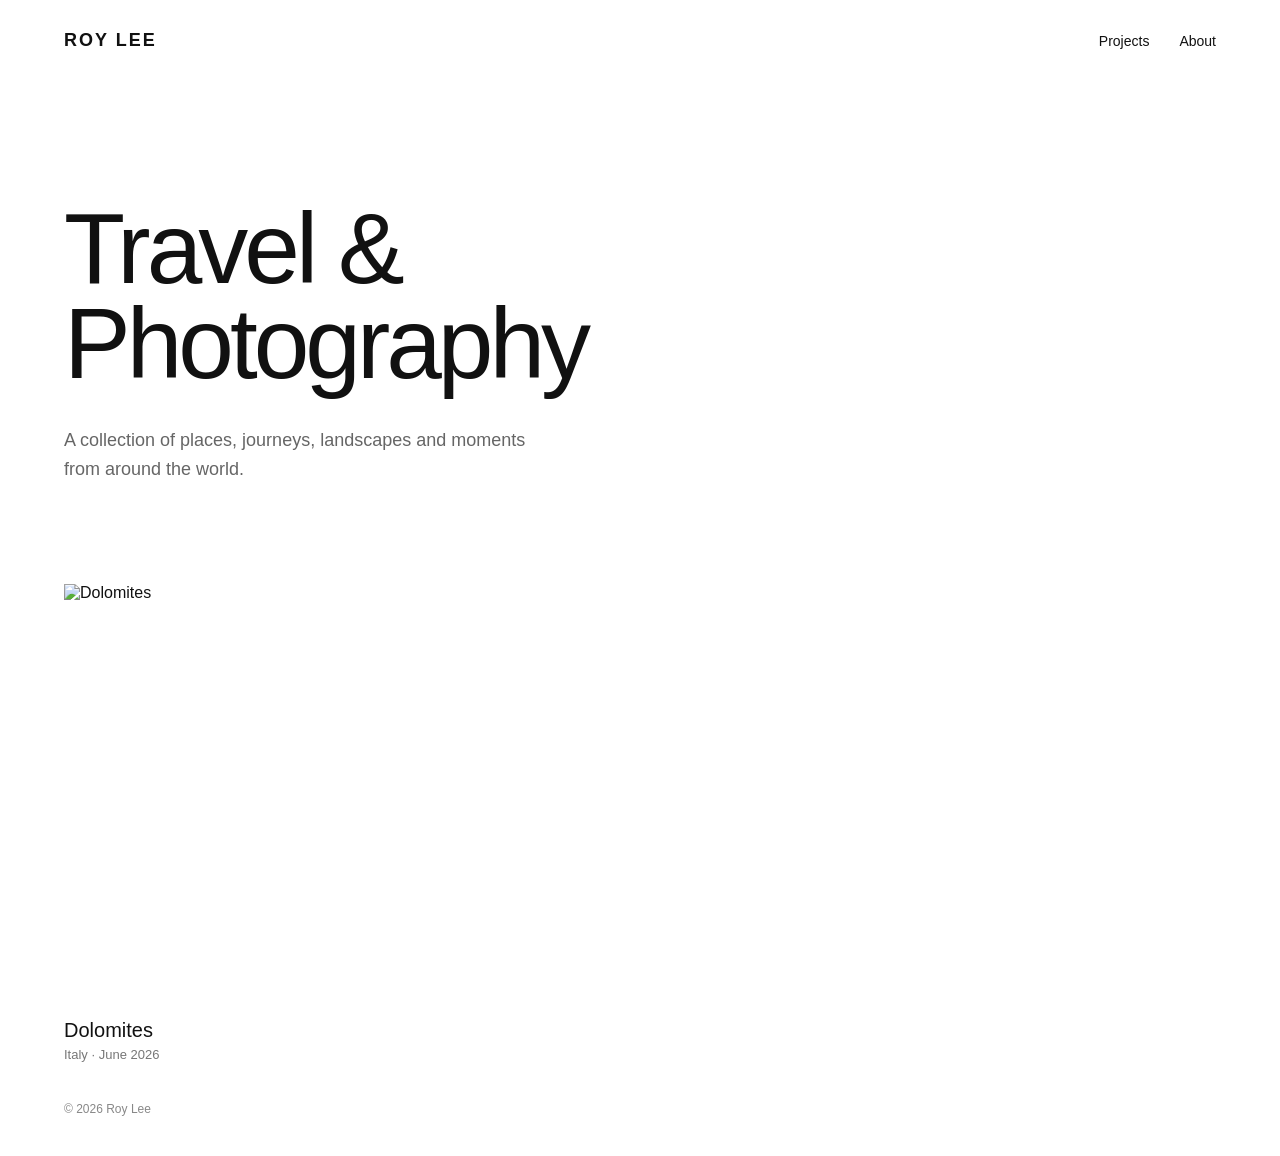
==== index.html @ dcdcfe92 "Update index.html" ====
<!DOCTYPE html>
<html lang="en">

<head>
    <meta charset="UTF-8">
    <meta name="viewport" content="width=device-width, initial-scale=1.0">

    <title>Roy Lee — Travel Photography</title>

    <link rel="stylesheet" href="style.css">
</head>

<body>

    <header>
        <a class="logo" href="index.html">ROY LEE</a>

        <nav>
            <a href="#projects">Projects</a>
            <a href="#about">About</a>
        </nav>
    </header>


    <main>

        <section class="hero">
            <h1>Travel & Photography</h1>

            <p>
                A collection of places, journeys,
                landscapes and moments from around the world.
            </p>
        </section>

 <section id="projects" class="projects">

    <a class="project-card" href="projects/dolomites.html">

        <img
            src="images/dolomites/000025940006.jpg"
            alt="Dolomites">

        <div class="project-info">
            <h2>Dolomites</h2>
            <p>Italy · June 2026</p>
        </div>

    </a>

</section>

    </main>


    <footer>
        <p>© 2026 Roy Lee</p>
    </footer>

</body>

</html>
---- style.css ----
* {
    margin: 0;
    padding: 0;
    box-sizing: border-box;
}


body {
    font-family: Arial, Helvetica, sans-serif;
    background: #ffffff;
    color: #111111;
}


header {
    width: 100%;
    padding: 30px 5%;

    display: flex;
    justify-content: space-between;
    align-items: center;
}


.logo {
    color: #111;
    text-decoration: none;

    font-size: 18px;
    font-weight: bold;

    letter-spacing: 2px;
}


nav {
    display: flex;
    gap: 30px;
}


nav a {
    color: #111;
    text-decoration: none;
    font-size: 14px;
}


.hero {
    padding: 120px 5% 100px;
    max-width: 900px;
}


.hero h1 {
    font-size: clamp(48px, 8vw, 100px);
    line-height: 0.95;

    font-weight: 500;
    letter-spacing: -4px;
}


.hero p {
    margin-top: 35px;

    max-width: 500px;

    font-size: 18px;
    line-height: 1.6;

    color: #666;
}


.projects {
    width: 90%;
    margin: auto;

    display: grid;
    grid-template-columns: repeat(2, 1fr);

    gap: 70px 30px;
}


.project-card {
    text-decoration: none;
    color: #111;
}


.project-card img {
    width: 100%;
    aspect-ratio: 4 / 3;

    object-fit: cover;

    display: block;
}


.project-info {
    margin-top: 15px;
}


.project-info h2 {
    font-size: 20px;
    font-weight: 500;
}


.project-info p {
    margin-top: 5px;

    font-size: 13px;

    color: #777;
}


.about {
    padding: 160px 5%;
    max-width: 800px;
}


.about h2 {
    font-size: 14px;

    text-transform: uppercase;

    letter-spacing: 2px;

    margin-bottom: 25px;
}


.about p {
    font-size: 32px;
    line-height: 1.4;
}


footer {
    padding: 40px 5%;

    color: #888;

    font-size: 12px;
}


@media (max-width: 700px) {

    .projects {
        grid-template-columns: 1fr;
    }


    .hero {
        padding-top: 80px;
    }


    .hero h1 {
        letter-spacing: -2px;
    }


    .about p {
        font-size: 24px;
    }

}
.album-intro {
    padding: 100px 5% 80px;
}

.album-location {
    font-size: 12px;
    letter-spacing: 2px;
    color: #777;
    margin-bottom: 20px;
}

.album-intro h1 {
    font-size: clamp(60px, 10vw, 140px);
    font-weight: 400;
    letter-spacing: -5px;
}

.album-description {
    margin-top: 35px;
    max-width: 550px;
    font-size: 16px;
    line-height: 1.7;
    color: #666;
}

.gallery {
    width: 90%;
    margin: auto;

    display: grid;
    grid-template-columns: repeat(2, 1fr);

    gap: 25px;
}

.gallery img {
    width: 100%;
    height: auto;
    display: block;
}

.album-footer {
    width: 90%;
    margin: 100px auto;
}

.album-footer a {
    color: #111;
    text-decoration: none;
}

@media (max-width: 700px) {

    .gallery {
        grid-template-columns: 1fr;
    }

    .album-intro h1 {
        letter-spacing: -2px;
    }
}
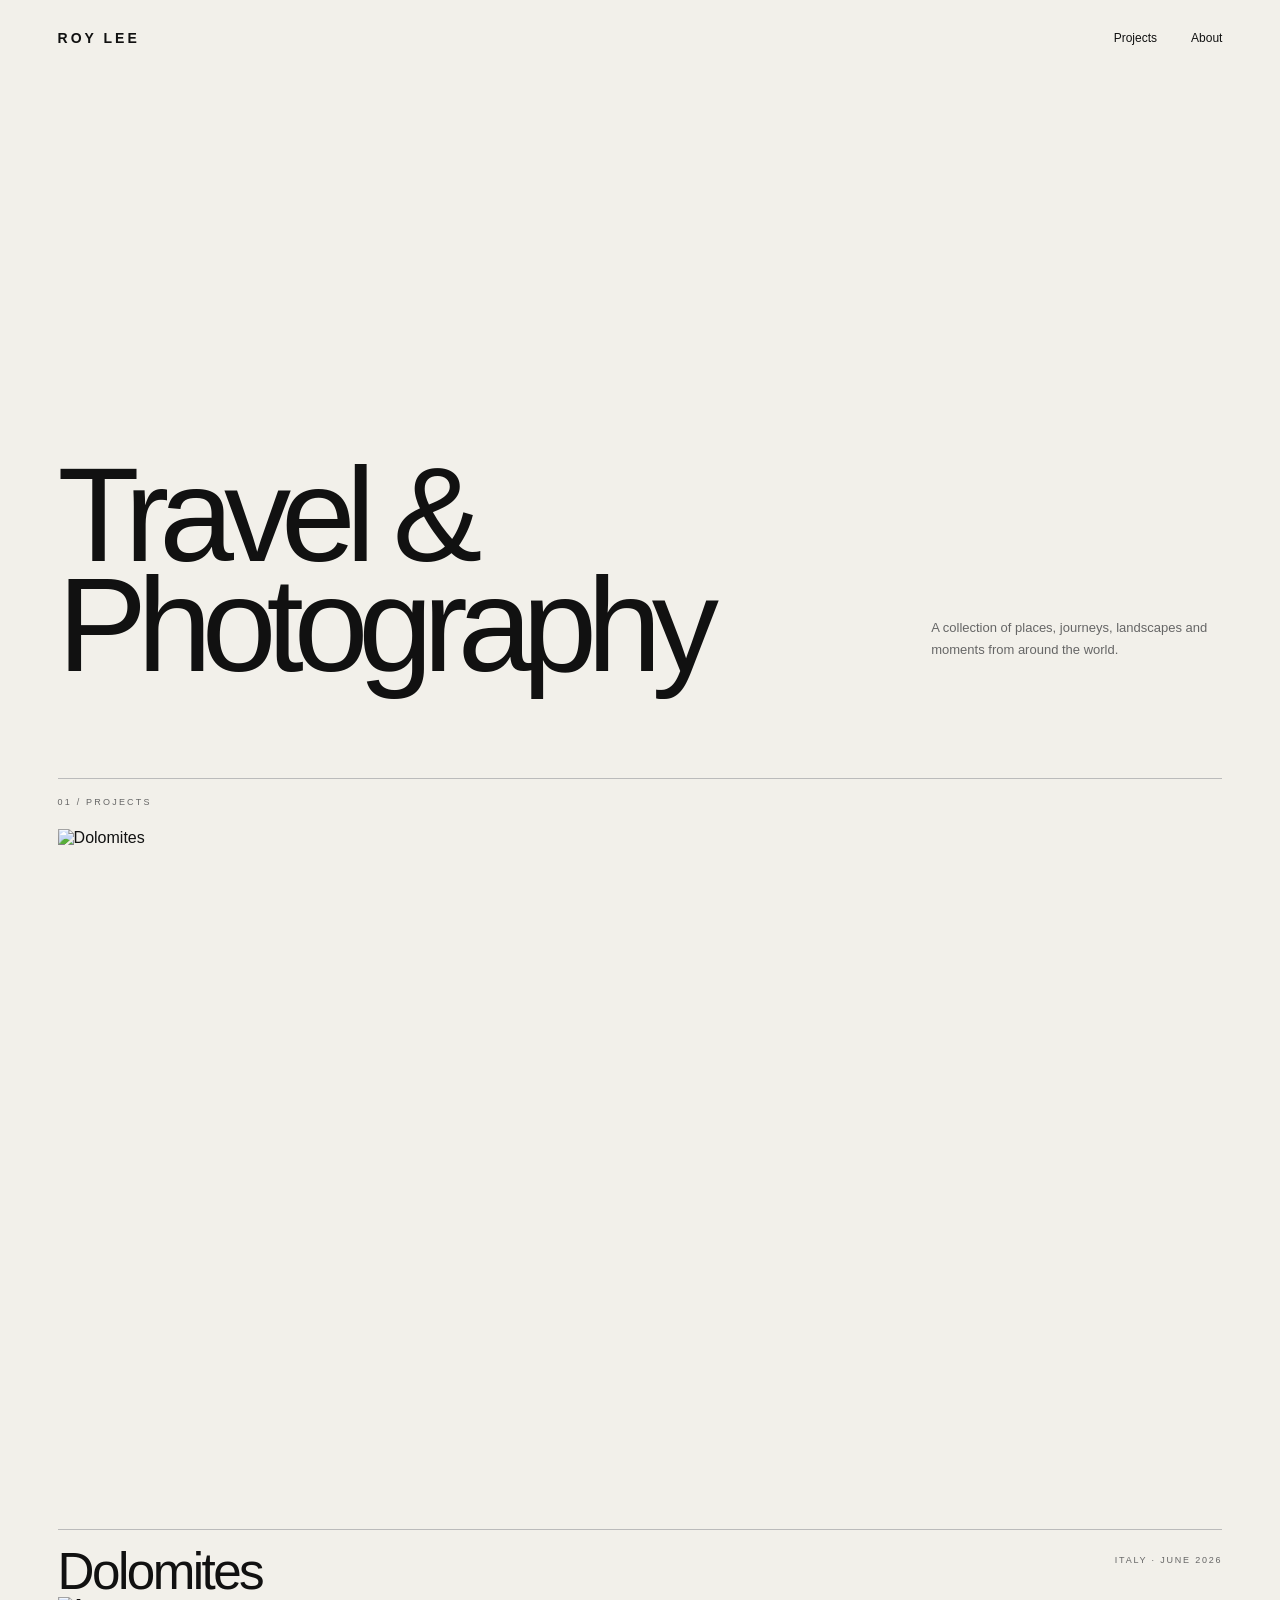
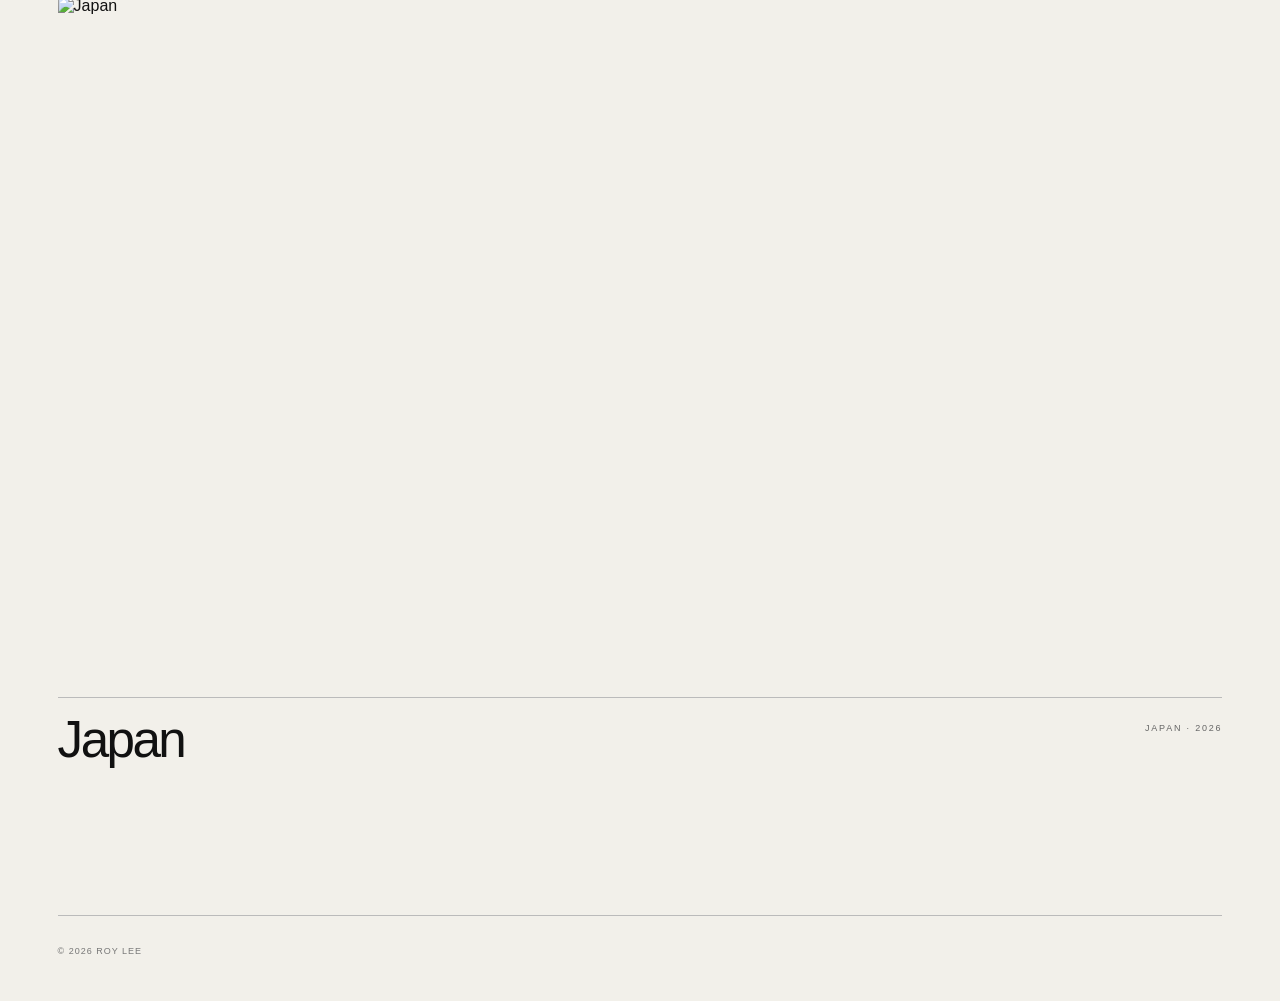
==== commit 1055a1d0: "Update index.html" ====
--- a/index.html
+++ b/index.html
@@ -35,6 +35,8 @@
 
  <section id="projects" class="projects">
 
+    <!-- DOLOMITES -->
+
     <a class="project-card" href="projects/dolomites.html">
 
         <img
@@ -42,11 +44,39 @@
             alt="Dolomites">
 
         <div class="project-info">
+
             <h2>Dolomites</h2>
-            <p>Italy · June 2026</p>
+
+            <p>
+                Italy · June 2026
+            </p>
+
         </div>
 
     </a>
+
+
+    <!-- JAPAN -->
+
+    <a class="project-card" href="projects/japan.html">
+
+        <img
+            src="images/japan/cover.jpg"
+            alt="Japan">
+
+        <div class="project-info">
+
+            <h2>Japan</h2>
+
+            <p>
+                Japan · 2026
+            </p>
+
+        </div>
+
+    </a>
+
+</section>
 
 </section>
 
--- a/style.css
+++ b/style.css
@@ -1,237 +1,557 @@
+/* =========================================
+   RESET
+========================================= */
+
 * {
     margin: 0;
     padding: 0;
     box-sizing: border-box;
 }
 
+html {
+    scroll-behavior: smooth;
+}
 
 body {
     font-family: Arial, Helvetica, sans-serif;
-    background: #ffffff;
-    color: #111111;
-}
-
+    background: #f2f0ea;
+    color: #111;
+    -webkit-font-smoothing: antialiased;
+}
+
+
+/* =========================================
+   HEADER
+========================================= */
 
 header {
     width: 100%;
-    padding: 30px 5%;
+    padding: 30px 4.5%;
 
     display: flex;
     justify-content: space-between;
     align-items: center;
-}
-
+
+    position: relative;
+    z-index: 10;
+}
 
 .logo {
     color: #111;
     text-decoration: none;
 
-    font-size: 18px;
-    font-weight: bold;
-
-    letter-spacing: 2px;
-}
-
+    font-size: 14px;
+    font-weight: 600;
+    letter-spacing: 3px;
+}
 
 nav {
     display: flex;
-    gap: 30px;
-}
-
+    gap: 34px;
+}
 
 nav a {
     color: #111;
     text-decoration: none;
-    font-size: 14px;
-}
-
+
+    font-size: 12px;
+
+    transition: opacity 0.25s ease;
+}
+
+nav a:hover {
+    opacity: 0.4;
+}
+
+
+/* =========================================
+   HERO
+========================================= */
 
 .hero {
-    padding: 120px 5% 100px;
-    max-width: 900px;
-}
-
+    min-height: 78vh;
+
+    padding: 7vh 4.5% 11vh;
+
+    display: grid;
+    grid-template-columns: 3fr 1fr;
+    align-items: end;
+}
 
 .hero h1 {
-    font-size: clamp(48px, 8vw, 100px);
-    line-height: 0.95;
-
-    font-weight: 500;
-    letter-spacing: -4px;
-}
-
+    max-width: 1250px;
+
+    font-size: clamp(80px, 10.5vw, 170px);
+    font-weight: 400;
+
+    line-height: 0.82;
+    letter-spacing: -0.075em;
+}
 
 .hero p {
-    margin-top: 35px;
-
-    max-width: 500px;
-
-    font-size: 18px;
-    line-height: 1.6;
+    max-width: 300px;
+
+    justify-self: end;
+
+    margin-bottom: 18px;
+
+    font-size: 13px;
+    line-height: 1.7;
 
     color: #666;
 }
 
 
+/* =========================================
+   PROJECTS
+========================================= */
+
 .projects {
-    width: 90%;
-    margin: auto;
-
-    display: grid;
-    grid-template-columns: repeat(2, 1fr);
-
-    gap: 70px 30px;
-}
-
+    width: 91%;
+    margin: 0 auto;
+
+    padding-bottom: 150px;
+}
+
+.projects::before {
+    content: "01 / PROJECTS";
+
+    display: block;
+
+    margin-bottom: 22px;
+    padding-top: 18px;
+
+    border-top: 1px solid #bbb;
+
+    font-size: 9px;
+    letter-spacing: 2.2px;
+
+    color: #666;
+}
 
 .project-card {
+    display: block;
+
+    color: #111;
     text-decoration: none;
-    color: #111;
-}
-
+}
 
 .project-card img {
     width: 100%;
-    aspect-ratio: 4 / 3;
+
+    height: min(76vh, 900px);
 
     object-fit: cover;
 
     display: block;
-}
-
+
+    transition:
+        transform 0.7s cubic-bezier(0.2, 0.7, 0.2, 1),
+        filter 0.5s ease;
+}
+
+.project-card:hover img {
+    transform: scale(1.006);
+
+    filter: brightness(0.93);
+}
 
 .project-info {
-    margin-top: 15px;
-}
-
+    margin-top: 16px;
+    padding-top: 16px;
+
+    border-top: 1px solid #bbb;
+
+    display: grid;
+    grid-template-columns: 2fr 1fr;
+
+    align-items: start;
+}
 
 .project-info h2 {
-    font-size: 20px;
-    font-weight: 500;
-}
-
+    font-size: clamp(36px, 4vw, 60px);
+
+    font-weight: 400;
+
+    line-height: 1;
+
+    letter-spacing: -0.05em;
+}
 
 .project-info p {
-    margin-top: 5px;
+    padding-top: 9px;
+
+    text-align: right;
+
+    font-size: 9px;
+
+    text-transform: uppercase;
+    letter-spacing: 1.8px;
+
+    color: #666;
+}
+
+
+/* =========================================
+   ABOUT
+========================================= */
+
+.about {
+    max-width: 1200px;
+
+    padding: 130px 4.5% 180px;
+}
+
+.about::before {
+    content: "02 / ABOUT";
+
+    display: block;
+
+    margin-bottom: 40px;
+    padding-top: 18px;
+
+    border-top: 1px solid #bbb;
+
+    font-size: 9px;
+
+    letter-spacing: 2.2px;
+
+    color: #666;
+}
+
+.about h2 {
+    display: none;
+}
+
+.about p {
+    max-width: 1000px;
+
+    font-size: clamp(34px, 4.5vw, 66px);
+
+    font-weight: 400;
+
+    line-height: 1.08;
+
+    letter-spacing: -0.045em;
+}
+
+
+/* =========================================
+   FOOTER
+========================================= */
+
+footer {
+    width: 91%;
+
+    margin: 0 auto;
+
+    padding: 30px 0 45px;
+
+    border-top: 1px solid #bbb;
+}
+
+footer p {
+    font-size: 9px;
+
+    letter-spacing: 1px;
+
+    text-transform: uppercase;
+
+    color: #777;
+}
+
+
+/* =========================================
+   ALBUM INTRO
+========================================= */
+
+.album-intro {
+    min-height: 68vh;
+
+    padding: 9vh 4.5% 12vh;
+
+    display: grid;
+    grid-template-columns: 3fr 1fr;
+
+    align-items: end;
+}
+
+.album-location {
+    grid-column: 2;
+
+    font-size: 9px;
+
+    text-transform: uppercase;
+
+    letter-spacing: 2px;
+
+    color: #666;
+}
+
+.album-intro h1 {
+    grid-column: 1;
+
+    font-size: clamp(90px, 13vw, 195px);
+
+    font-weight: 400;
+
+    line-height: 0.82;
+
+    letter-spacing: -0.075em;
+}
+
+.album-description {
+    grid-column: 2;
+
+    max-width: 320px;
+
+    margin-top: 35px;
 
     font-size: 13px;
-
-    color: #777;
-}
-
-
-.about {
-    padding: 160px 5%;
-    max-width: 800px;
-}
-
-
-.about h2 {
-    font-size: 14px;
-
-    text-transform: uppercase;
-
-    letter-spacing: 2px;
-
-    margin-bottom: 25px;
-}
-
-
-.about p {
-    font-size: 32px;
-    line-height: 1.4;
-}
-
-
-footer {
-    padding: 40px 5%;
-
-    color: #888;
-
-    font-size: 12px;
-}
-
-
-@media (max-width: 700px) {
-
-    .projects {
-        grid-template-columns: 1fr;
-    }
-
-
-    .hero {
-        padding-top: 80px;
-    }
-
-
-    .hero h1 {
-        letter-spacing: -2px;
-    }
-
-
-    .about p {
-        font-size: 24px;
-    }
-
-}
-.album-intro {
-    padding: 100px 5% 80px;
-}
-
-.album-location {
-    font-size: 12px;
-    letter-spacing: 2px;
-    color: #777;
-    margin-bottom: 20px;
-}
-
-.album-intro h1 {
-    font-size: clamp(60px, 10vw, 140px);
-    font-weight: 400;
-    letter-spacing: -5px;
-}
-
-.album-description {
-    margin-top: 35px;
-    max-width: 550px;
-    font-size: 16px;
     line-height: 1.7;
+
     color: #666;
 }
 
+
+/* =========================================
+   GALLERY
+========================================= */
+
 .gallery {
-    width: 90%;
-    margin: auto;
+    width: 91%;
+
+    margin: 0 auto;
 
     display: grid;
-    grid-template-columns: repeat(2, 1fr);
-
-    gap: 25px;
+
+    grid-template-columns: repeat(12, 1fr);
+
+    column-gap: 18px;
+    row-gap: 22px;
 }
 
 .gallery img {
     width: 100%;
     height: auto;
+
     display: block;
 }
 
+
+/* FULL-WIDTH STATEMENT IMAGE */
+
+.gallery img:nth-child(6n + 1) {
+    grid-column: 1 / 13;
+}
+
+
+/* LARGE LEFT */
+
+.gallery img:nth-child(6n + 2) {
+    grid-column: 1 / 8;
+}
+
+
+/* SMALL RIGHT */
+
+.gallery img:nth-child(6n + 3) {
+    grid-column: 9 / 13;
+
+    margin-top: 100px;
+}
+
+
+/* SMALL LEFT */
+
+.gallery img:nth-child(6n + 4) {
+    grid-column: 1 / 5;
+
+    margin-top: 90px;
+}
+
+
+/* LARGE RIGHT */
+
+.gallery img:nth-child(6n + 5) {
+    grid-column: 6 / 13;
+}
+
+
+/* CENTERED IMAGE */
+
+.gallery img:nth-child(6n + 6) {
+    grid-column: 3 / 11;
+
+    margin-top: 70px;
+    margin-bottom: 110px;
+}
+
+
+/* =========================================
+   ALBUM FOOTER
+========================================= */
+
 .album-footer {
-    width: 90%;
-    margin: 100px auto;
+    width: 91%;
+
+    margin: 150px auto 100px;
+
+    padding-top: 20px;
+
+    border-top: 1px solid #bbb;
 }
 
 .album-footer a {
     color: #111;
+
     text-decoration: none;
-}
+
+    font-size: 10px;
+
+    text-transform: uppercase;
+    letter-spacing: 1.5px;
+}
+
+
+/* =========================================
+   MOBILE
+========================================= */
 
 @media (max-width: 700px) {
 
+    header {
+        padding: 22px 6%;
+    }
+
+    .logo {
+        font-size: 12px;
+    }
+
+    nav {
+        gap: 18px;
+    }
+
+    nav a {
+        font-size: 11px;
+    }
+
+
+    /* HERO */
+
+    .hero {
+        min-height: 68vh;
+
+        padding: 70px 6% 90px;
+
+        display: block;
+    }
+
+    .hero h1 {
+        font-size: clamp(58px, 18vw, 100px);
+
+        line-height: 0.88;
+
+        letter-spacing: -0.065em;
+    }
+
+    .hero p {
+        max-width: 320px;
+
+        margin: 40px 0 0;
+    }
+
+
+    /* PROJECTS */
+
+    .projects {
+        width: 88%;
+
+        padding-bottom: 100px;
+    }
+
+    .project-card img {
+        height: auto;
+
+        aspect-ratio: 4 / 5;
+
+        object-fit: cover;
+    }
+
+    .project-info {
+        display: block;
+    }
+
+    .project-info h2 {
+        font-size: 36px;
+    }
+
+    .project-info p {
+        margin-top: 8px;
+        padding: 0;
+
+        text-align: left;
+    }
+
+
+    /* ABOUT */
+
+    .about {
+        padding: 80px 6% 120px;
+    }
+
+    .about p {
+        font-size: 34px;
+    }
+
+
+    /* ALBUM */
+
+    .album-intro {
+        min-height: auto;
+
+        padding: 80px 6% 100px;
+
+        display: block;
+    }
+
+    .album-location {
+        margin-bottom: 25px;
+    }
+
+    .album-intro h1 {
+        font-size: clamp(64px, 20vw, 115px);
+    }
+
+    .album-description {
+        margin-top: 40px;
+    }
+
+
+    /* GALLERY */
+
     .gallery {
-        grid-template-columns: 1fr;
-    }
-
-    .album-intro h1 {
-        letter-spacing: -2px;
-    }
-}
+        width: 88%;
+
+        display: block;
+    }
+
+    .gallery img {
+        width: 100%;
+
+        margin: 0 0 16px !important;
+    }
+
+
+    /* FOOTERS */
+
+    footer {
+        width: 88%;
+    }
+
+    .album-footer {
+        width: 88%;
+
+        margin-top: 100px;
+    }
+}
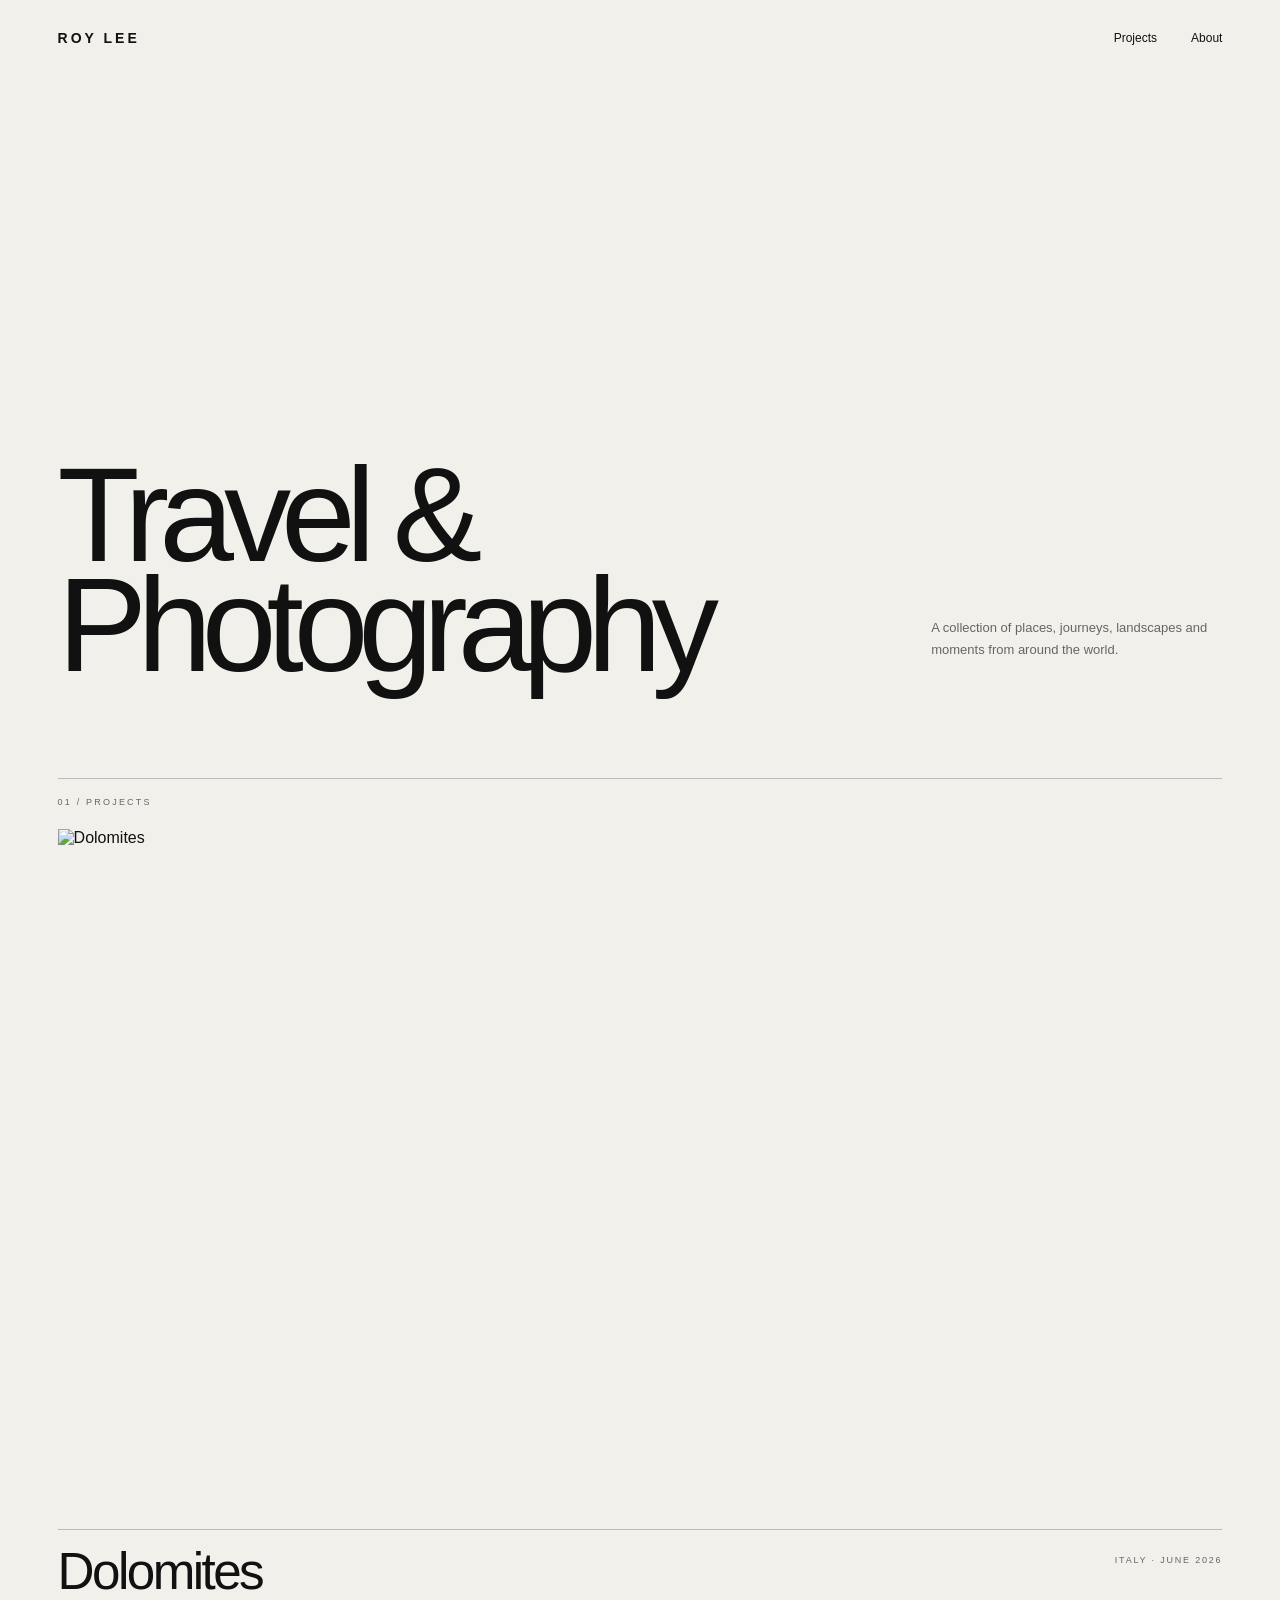
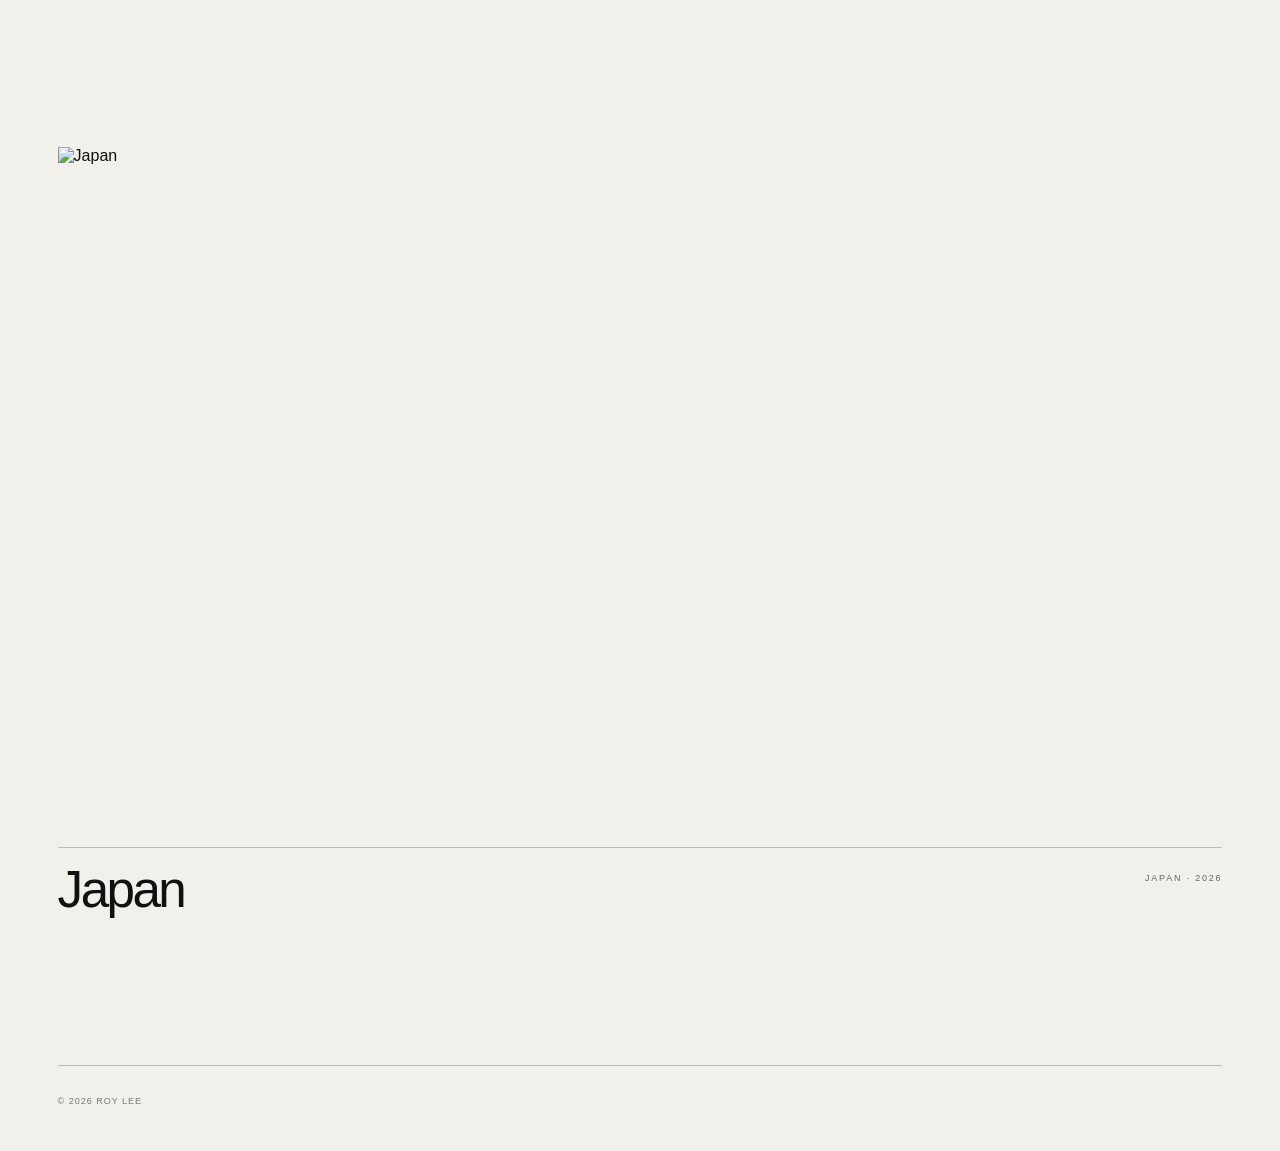
==== commit 9101ddf9: "Update index.html" ====
--- a/index.html
+++ b/index.html
@@ -21,7 +21,6 @@
         </nav>
     </header>
 
-
     <main>
 
         <section class="hero">
@@ -33,52 +32,47 @@
             </p>
         </section>
 
- <section id="projects" class="projects">
 
-    <!-- DOLOMITES -->
+        <section id="projects" class="projects">
 
-    <a class="project-card" href="projects/dolomites.html">
+            <!-- DOLOMITES -->
 
-        <img
-            src="images/dolomites/000025940006.jpg"
-            alt="Dolomites">
+            <a class="project-card" href="projects/dolomites.html">
 
-        <div class="project-info">
+                <img
+                    src="images/dolomites/000025940006.jpg"
+                    alt="Dolomites">
 
-            <h2>Dolomites</h2>
+                <div class="project-info">
+                    <h2>Dolomites</h2>
 
-            <p>
-                Italy · June 2026
-            </p>
+                    <p>
+                        Italy · June 2026
+                    </p>
+                </div>
 
-        </div>
-
-    </a>
+            </a>
 
 
-    <!-- JAPAN -->
+            <!-- JAPAN -->
 
-    <a class="project-card" href="projects/japan.html">
+            <a class="project-card" href="projects/japan.html">
 
-        <img
-            src="images/japan/cover.jpg"
-            alt="Japan">
+                <img
+                    src="images/japan/cover.jpg"
+                    alt="Japan">
 
-        <div class="project-info">
+                <div class="project-info">
+                    <h2>Japan</h2>
 
-            <h2>Japan</h2>
+                    <p>
+                        Japan · 2026
+                    </p>
+                </div>
 
-            <p>
-                Japan · 2026
-            </p>
+            </a>
 
-        </div>
-
-    </a>
-
-</section>
-
-</section>
+        </section>
 
     </main>
 
--- a/style.css
+++ b/style.css
@@ -131,9 +131,14 @@
 
 .project-card {
     display: block;
-
     color: #111;
     text-decoration: none;
+
+    margin-bottom: 150px;
+}
+
+.project-card:last-child {
+    margin-bottom: 0;
 }
 
 .project-card img {
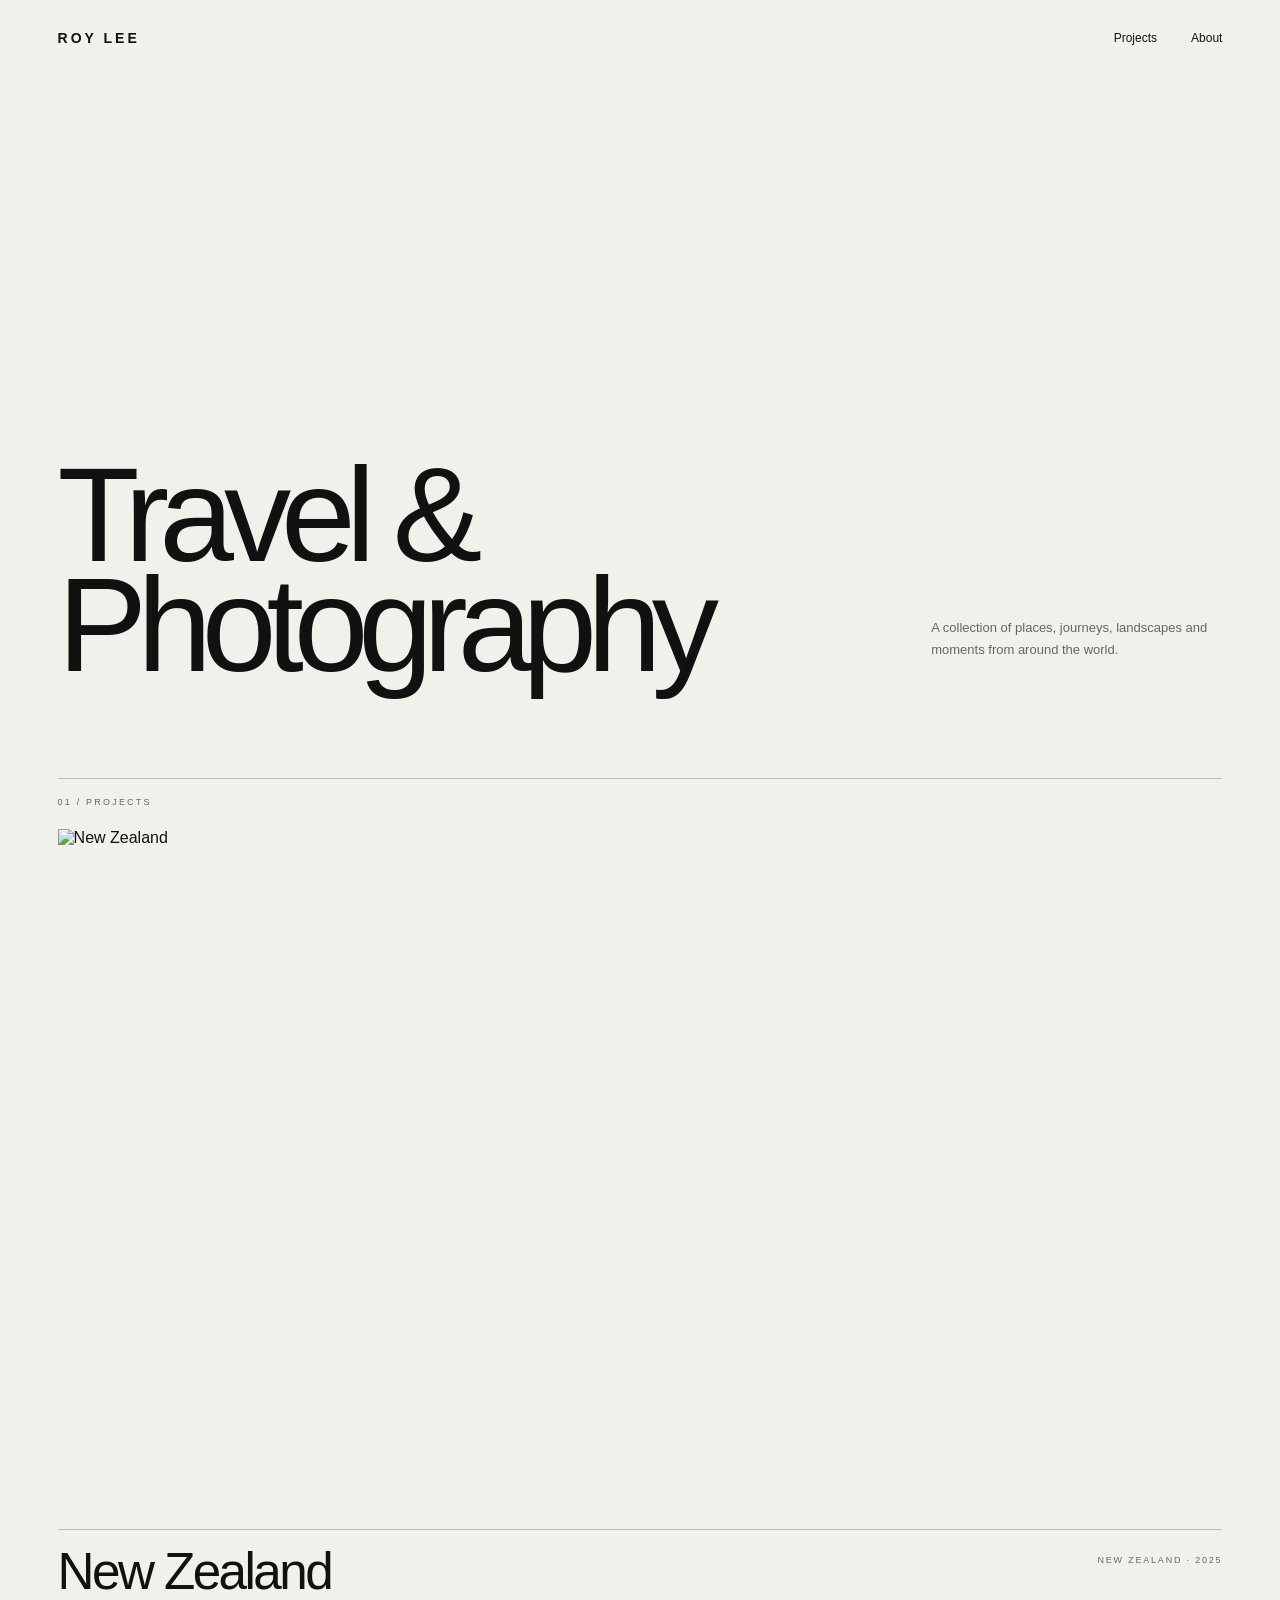
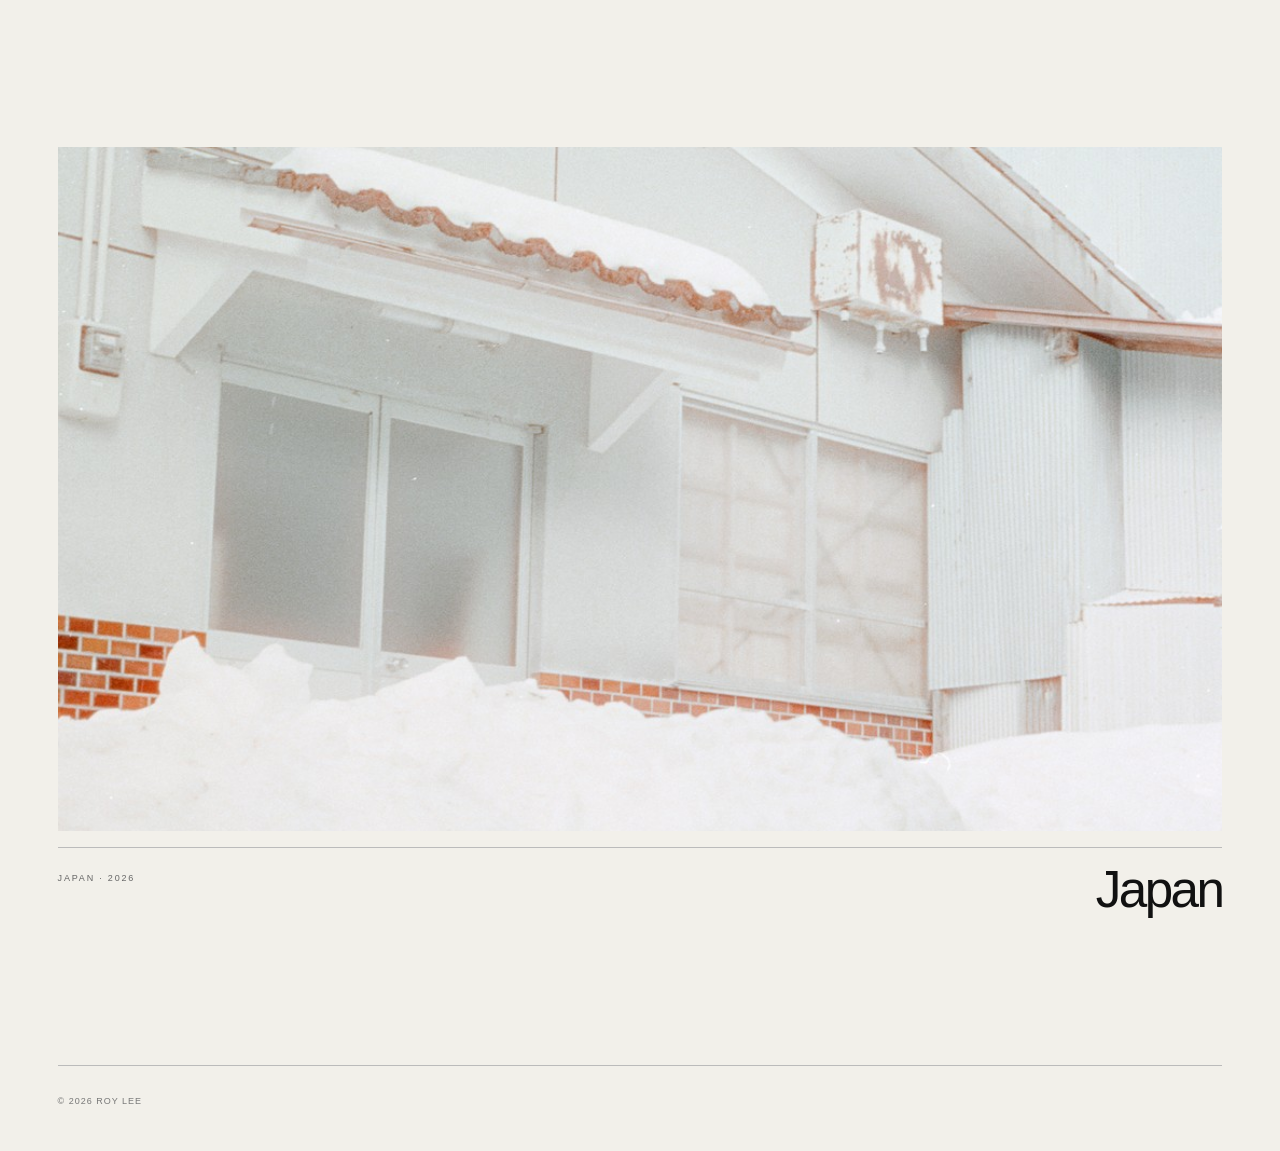
==== commit 7766a22d: "Update index.html" ====
--- a/index.html
+++ b/index.html
@@ -35,24 +35,25 @@
 
         <section id="projects" class="projects">
 
-            <!-- DOLOMITES -->
+            <!-- New Zealand -->
 
-            <a class="project-card" href="projects/dolomites.html">
+           <a class="project-card" href="projects/dolomites.html">
 
-                <img
-                    src="images/dolomites/000025940006.jpg"
-                    alt="Dolomites">
+    <img
+        src="images/dolomites/000025940006.jpg"
+        alt="New Zealand">
 
-                <div class="project-info">
-                    <h2>Dolomites</h2>
+    <div class="project-info">
 
-                    <p>
-                        Italy · June 2026
-                    </p>
-                </div>
+        <h2>New Zealand</h2>
 
-            </a>
+        <p>
+            New Zealand · 2025
+        </p>
 
+    </div>
+
+</a>
 
             <!-- JAPAN -->
 
--- a/style.css
+++ b/style.css
@@ -141,6 +141,26 @@
     margin-bottom: 0;
 }
 
+
+/* Alternating project layout */
+
+.project-card:nth-of-type(even) .project-info {
+    grid-template-columns: 1fr 2fr;
+}
+
+.project-card:nth-of-type(even) .project-info h2 {
+    grid-column: 2;
+    text-align: right;
+}
+
+.project-card:nth-of-type(even) .project-info p {
+    grid-column: 1;
+    grid-row: 1;
+
+    text-align: left;
+}
+
+
 .project-card img {
     width: 100%;
 
@@ -420,6 +440,134 @@
 
 
 /* =========================================
+   LIGHTBOX
+========================================= */
+
+.gallery-image {
+    cursor: zoom-in;
+}
+
+.lightbox {
+    position: fixed;
+    inset: 0;
+
+    z-index: 9999;
+
+    background: rgba(8, 8, 8, 0.97);
+
+    display: flex;
+    align-items: center;
+    justify-content: center;
+
+    opacity: 0;
+    visibility: hidden;
+
+    transition:
+        opacity 0.3s ease,
+        visibility 0.3s ease;
+}
+
+.lightbox.active {
+    opacity: 1;
+    visibility: visible;
+}
+
+.lightbox img {
+    max-width: 92vw;
+    max-height: 90vh;
+
+    width: auto;
+    height: auto;
+
+    object-fit: contain;
+
+    user-select: none;
+}
+
+.lightbox-close {
+    position: absolute;
+
+    top: 24px;
+    right: 30px;
+
+    z-index: 10001;
+
+    padding: 8px;
+
+    border: 0;
+    background: transparent;
+
+    color: #fff;
+
+    font-family: Arial, Helvetica, sans-serif;
+    font-size: 34px;
+    font-weight: 300;
+    line-height: 1;
+
+    cursor: pointer;
+
+    opacity: 0.7;
+
+    transition: opacity 0.2s ease;
+}
+
+.lightbox-close:hover {
+    opacity: 1;
+}
+
+.lightbox-prev,
+.lightbox-next {
+    position: absolute;
+
+    top: 50%;
+
+    z-index: 10001;
+
+    transform: translateY(-50%);
+
+    padding: 15px;
+
+    border: 0;
+    background: transparent;
+
+    color: #fff;
+
+    font-family: Arial, Helvetica, sans-serif;
+    font-size: 28px;
+    font-weight: 300;
+
+    cursor: pointer;
+
+    opacity: 0.55;
+
+    transition:
+        opacity 0.2s ease,
+        transform 0.2s ease;
+}
+
+.lightbox-prev:hover,
+.lightbox-next:hover {
+    opacity: 1;
+}
+
+.lightbox-prev {
+    left: 22px;
+}
+
+.lightbox-next {
+    right: 22px;
+}
+
+.lightbox-prev:hover {
+    transform: translate(-3px, -50%);
+}
+
+.lightbox-next:hover {
+    transform: translate(3px, -50%);
+}
+
+
+/* =========================================
    MOBILE
 ========================================= */
 
@@ -473,6 +621,19 @@
         width: 88%;
 
         padding-bottom: 100px;
+    }
+
+    .project-card {
+        margin-bottom: 80px;
+    }
+
+    .project-card:last-child {
+        margin-bottom: 0;
+    }
+
+    .project-card:nth-of-type(even) .project-info h2,
+    .project-card:nth-of-type(even) .project-info p {
+        text-align: left;
     }
 
     .project-card img {
@@ -559,4 +720,42 @@
 
         margin-top: 100px;
     }
-}
+
+
+    /* LIGHTBOX */
+
+    .lightbox img {
+        max-width: 96vw;
+        max-height: 84vh;
+    }
+
+    .lightbox-close {
+        top: 14px;
+        right: 14px;
+
+        font-size: 30px;
+    }
+
+    .lightbox-prev,
+    .lightbox-next {
+        top: auto;
+        bottom: 24px;
+
+        transform: none;
+
+        font-size: 26px;
+    }
+
+    .lightbox-prev {
+        left: 22px;
+    }
+
+    .lightbox-next {
+        right: 22px;
+    }
+
+    .lightbox-prev:hover,
+    .lightbox-next:hover {
+        transform: none;
+    }
+}
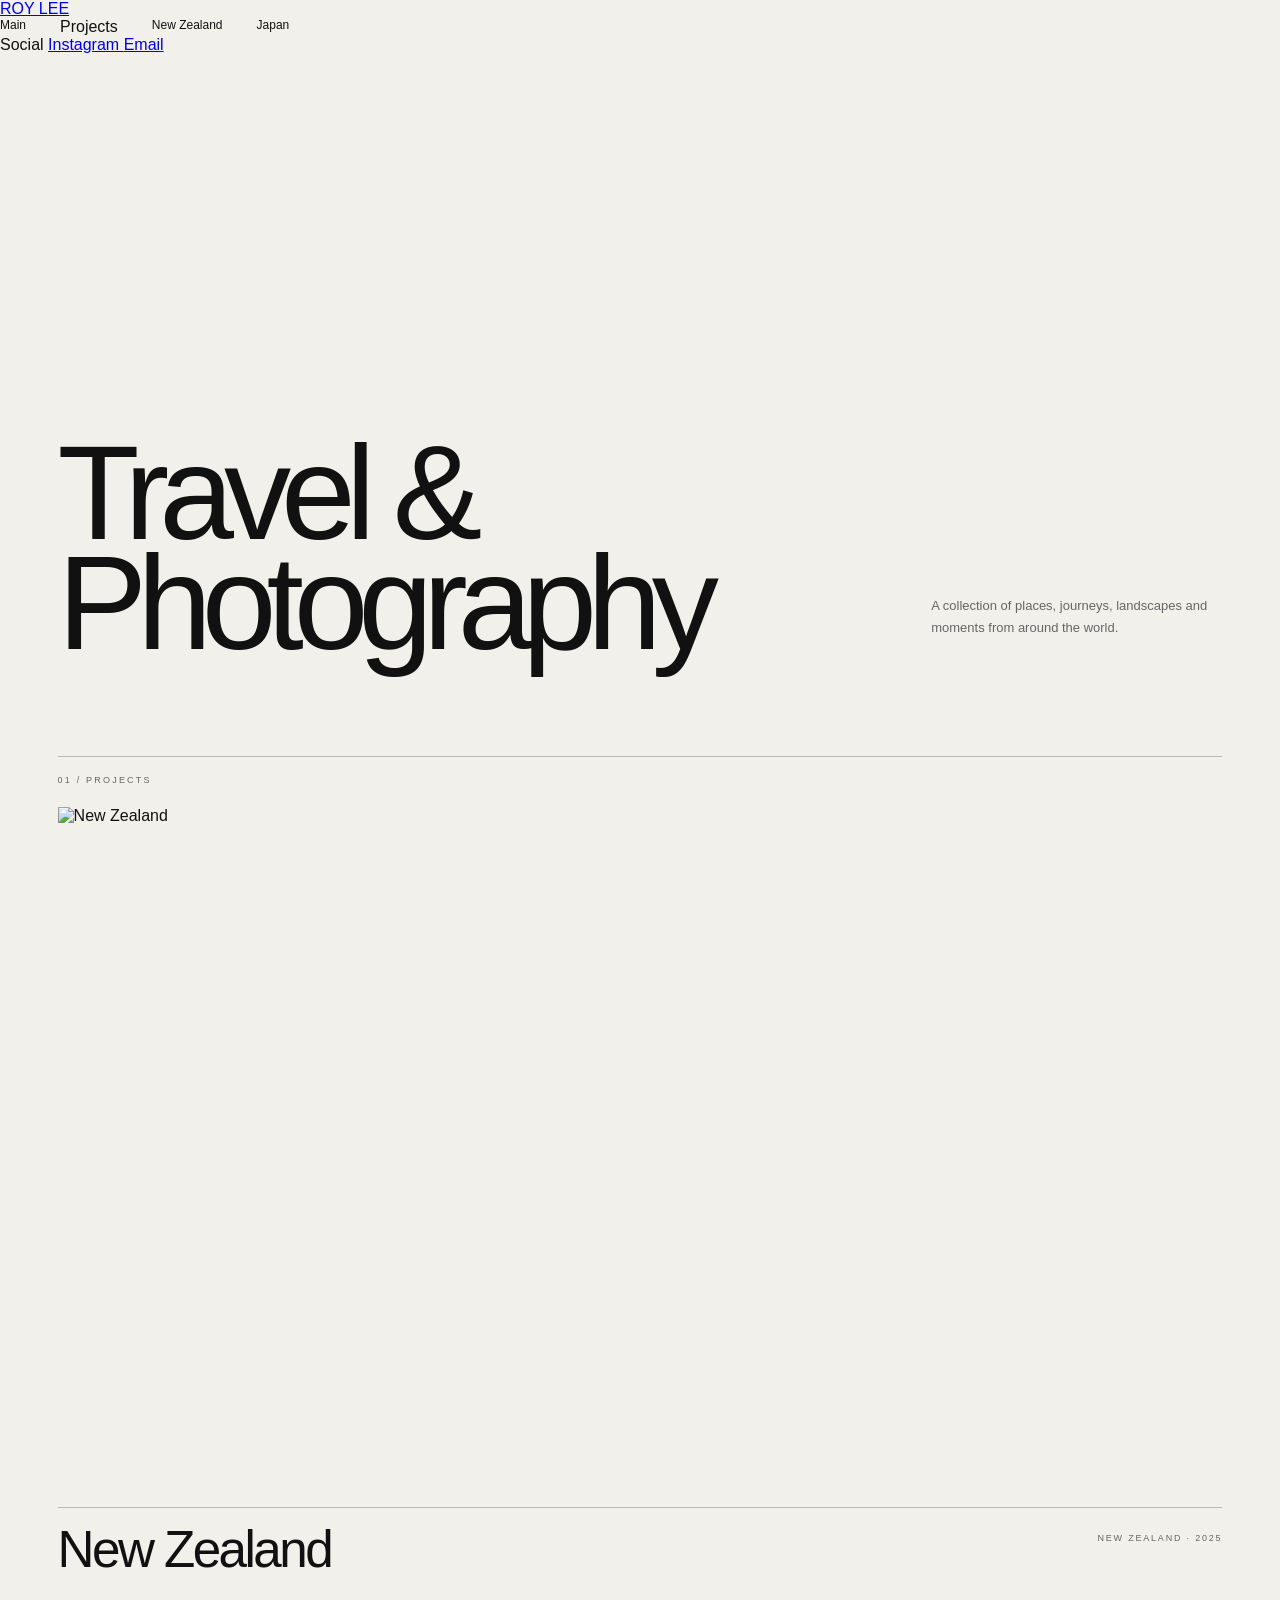
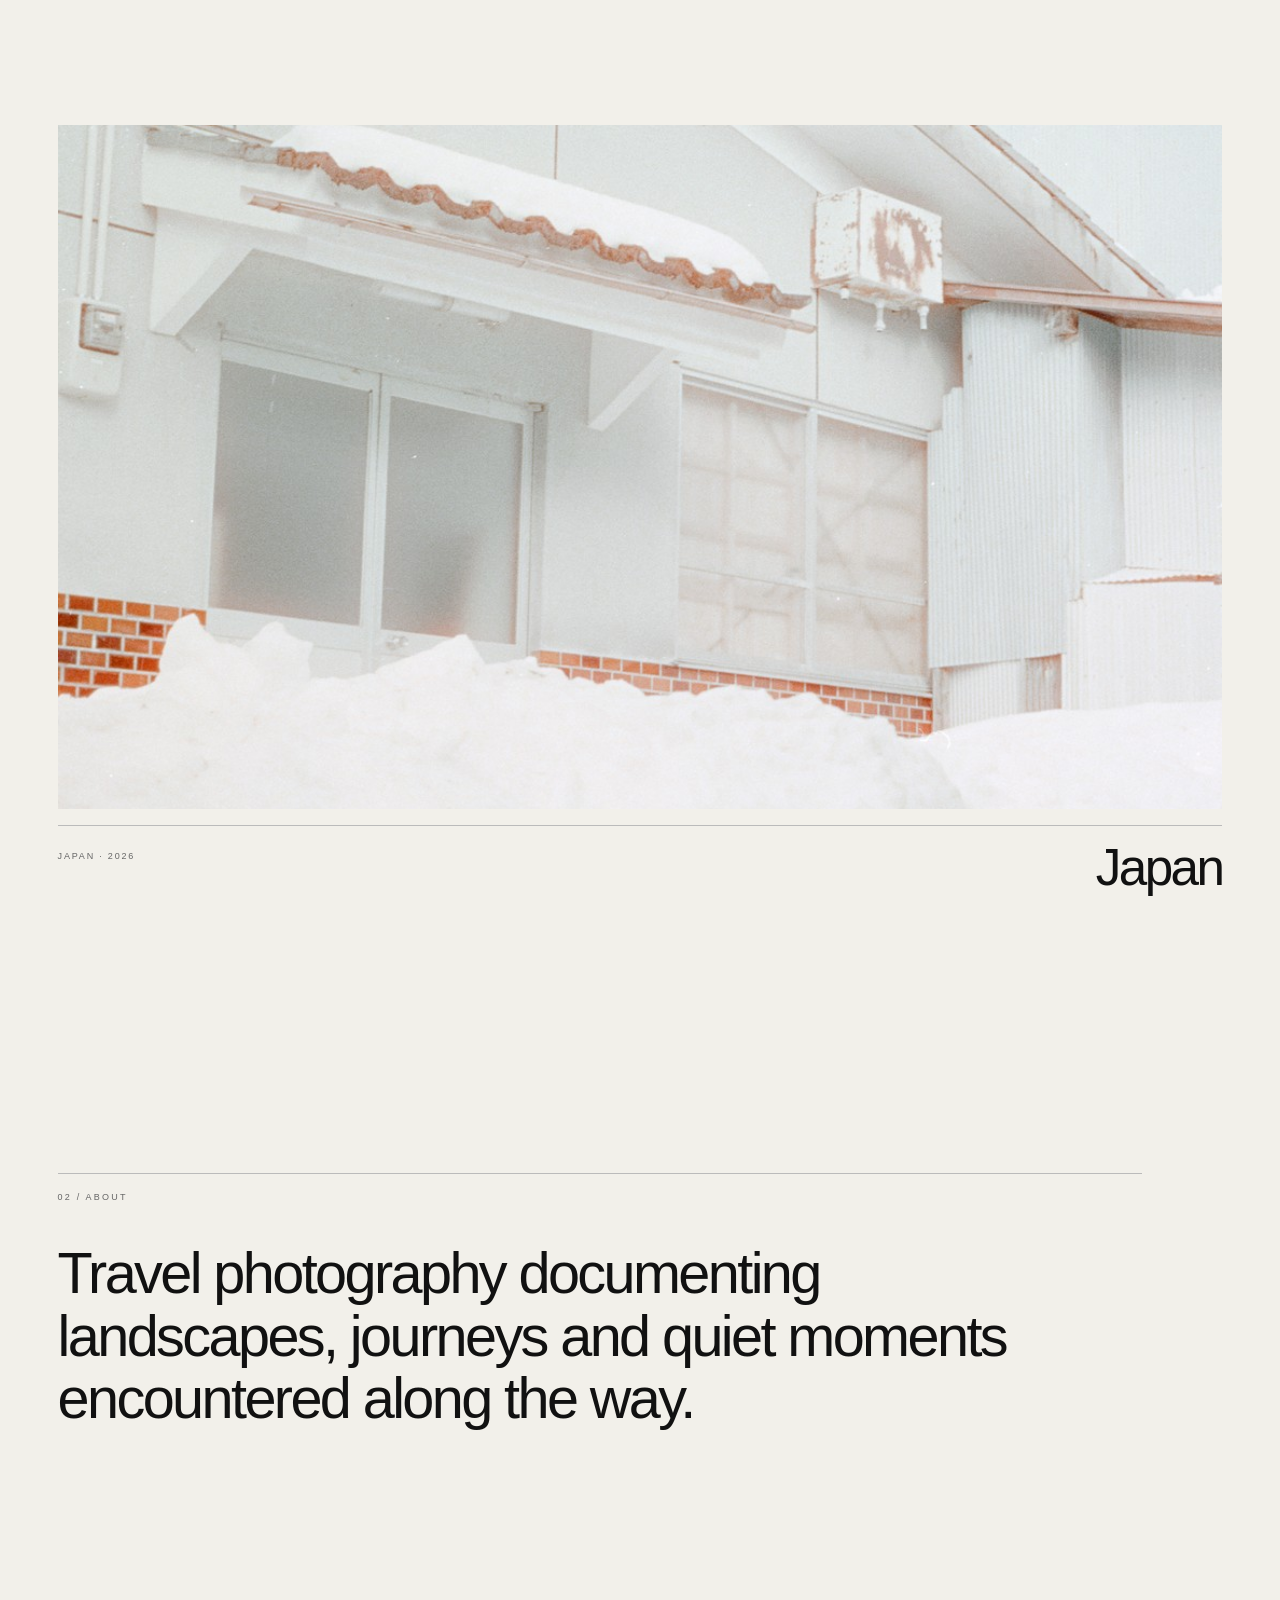
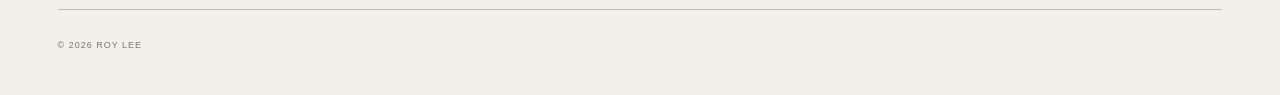
==== commit ab4aed11: "Update index.html" ====
--- a/index.html
+++ b/index.html
@@ -12,75 +12,172 @@
 
 <body>
 
-    <header>
-        <a class="logo" href="index.html">ROY LEE</a>
+    <!-- =========================================
+         SIDEBAR
+    ========================================== -->
 
-        <nav>
-            <a href="#projects">Projects</a>
-            <a href="#about">About</a>
-        </nav>
-    </header>
+    <aside class="sidebar">
 
-    <main>
+        <div class="sidebar-top">
 
-        <section class="hero">
-            <h1>Travel & Photography</h1>
+            <a class="sidebar-logo" href="index.html">
+                ROY LEE
+            </a>
+
+            <nav class="sidebar-nav">
+
+                <a href="index.html">
+                    Main
+                </a>
+
+                <span class="sidebar-label">
+                    Projects
+                </span>
+
+                <a href="projects/dolomites.html">
+                    New Zealand
+                </a>
+
+                <a href="projects/japan.html">
+                    Japan
+                </a>
+
+            </nav>
+
+        </div>
+
+
+        <div class="sidebar-social">
+
+            <span class="sidebar-label">
+                Social
+            </span>
+
+            <a
+                href="https://instagram.com/kodaek_lee"
+                target="_blank"
+                rel="noopener noreferrer">
+                Instagram
+            </a>
+
+            <a href="mailto:roy00803@gmail.com">
+                Email
+            </a>
+
+        </div>
+
+    </aside>
+
+
+    <!-- =========================================
+         MAIN PAGE CONTENT
+    ========================================== -->
+
+    <div class="page-content">
+
+        <main>
+
+            <!-- HERO -->
+
+            <section class="hero">
+
+                <h1>
+                    Travel & Photography
+                </h1>
+
+                <p>
+                    A collection of places, journeys,
+                    landscapes and moments from around the world.
+                </p>
+
+            </section>
+
+
+            <!-- PROJECTS -->
+
+            <section id="projects" class="projects">
+
+                <!-- NEW ZEALAND -->
+
+                <a
+                    class="project-card"
+                    href="projects/dolomites.html">
+
+                    <img
+                        src="images/dolomites/000025940006.jpg"
+                        alt="New Zealand">
+
+                    <div class="project-info">
+
+                        <h2>
+                            New Zealand
+                        </h2>
+
+                        <p>
+                            New Zealand · 2025
+                        </p>
+
+                    </div>
+
+                </a>
+
+
+                <!-- JAPAN -->
+
+                <a
+                    class="project-card"
+                    href="projects/japan.html">
+
+                    <img
+                        src="images/japan/cover.jpg"
+                        alt="Japan">
+
+                    <div class="project-info">
+
+                        <h2>
+                            Japan
+                        </h2>
+
+                        <p>
+                            Japan · 2026
+                        </p>
+
+                    </div>
+
+                </a>
+
+            </section>
+
+
+            <!-- ABOUT -->
+
+            <section id="about" class="about">
+
+                <h2>
+                    About
+                </h2>
+
+                <p>
+                    Travel photography documenting landscapes,
+                    journeys and quiet moments encountered along the way.
+                </p>
+
+            </section>
+
+        </main>
+
+
+        <!-- FOOTER -->
+
+        <footer>
 
             <p>
-                A collection of places, journeys,
-                landscapes and moments from around the world.
+                © 2026 Roy Lee
             </p>
-        </section>
 
-
-        <section id="projects" class="projects">
-
-            <!-- New Zealand -->
-
-           <a class="project-card" href="projects/dolomites.html">
-
-    <img
-        src="images/dolomites/000025940006.jpg"
-        alt="New Zealand">
-
-    <div class="project-info">
-
-        <h2>New Zealand</h2>
-
-        <p>
-            New Zealand · 2025
-        </p>
+        </footer>
 
     </div>
-
-</a>
-
-            <!-- JAPAN -->
-
-            <a class="project-card" href="projects/japan.html">
-
-                <img
-                    src="images/japan/cover.jpg"
-                    alt="Japan">
-
-                <div class="project-info">
-                    <h2>Japan</h2>
-
-                    <p>
-                        Japan · 2026
-                    </p>
-                </div>
-
-            </a>
-
-        </section>
-
-    </main>
-
-
-    <footer>
-        <p>© 2026 Roy Lee</p>
-    </footer>
 
 </body>
 
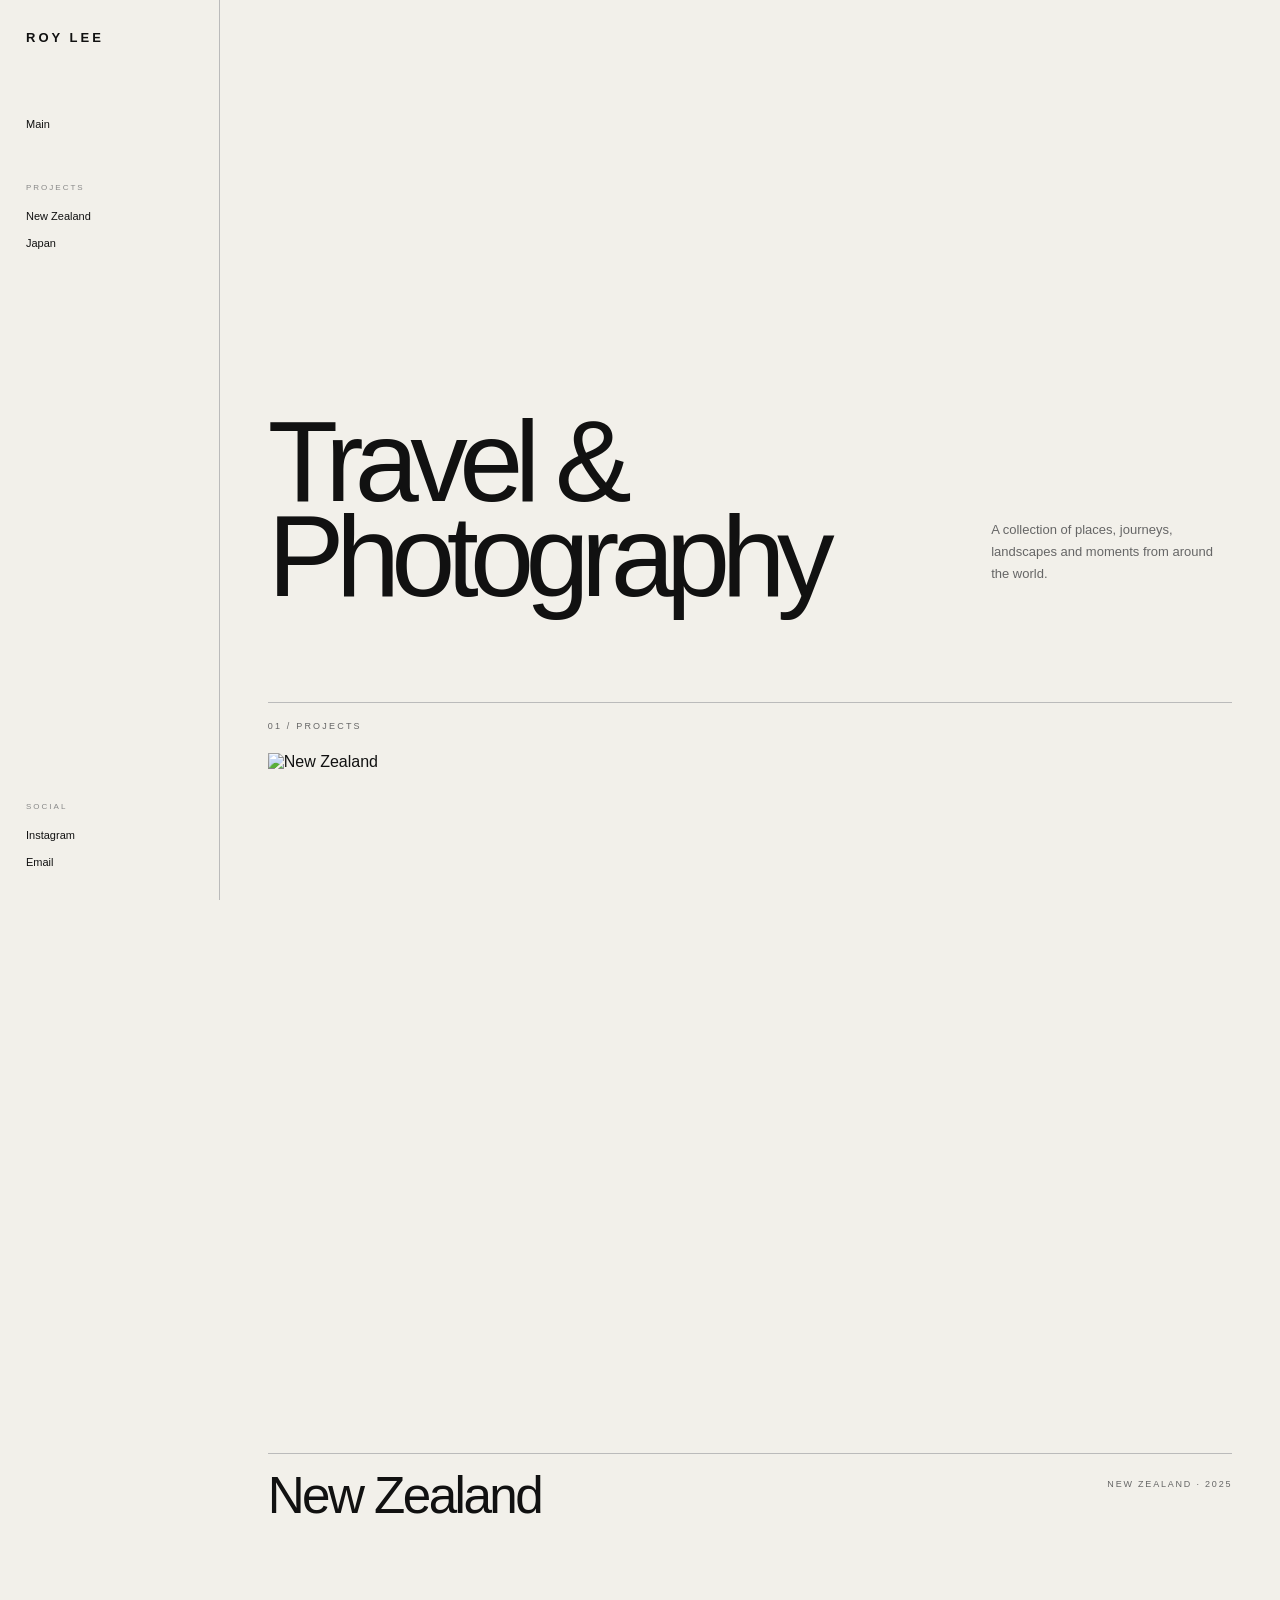
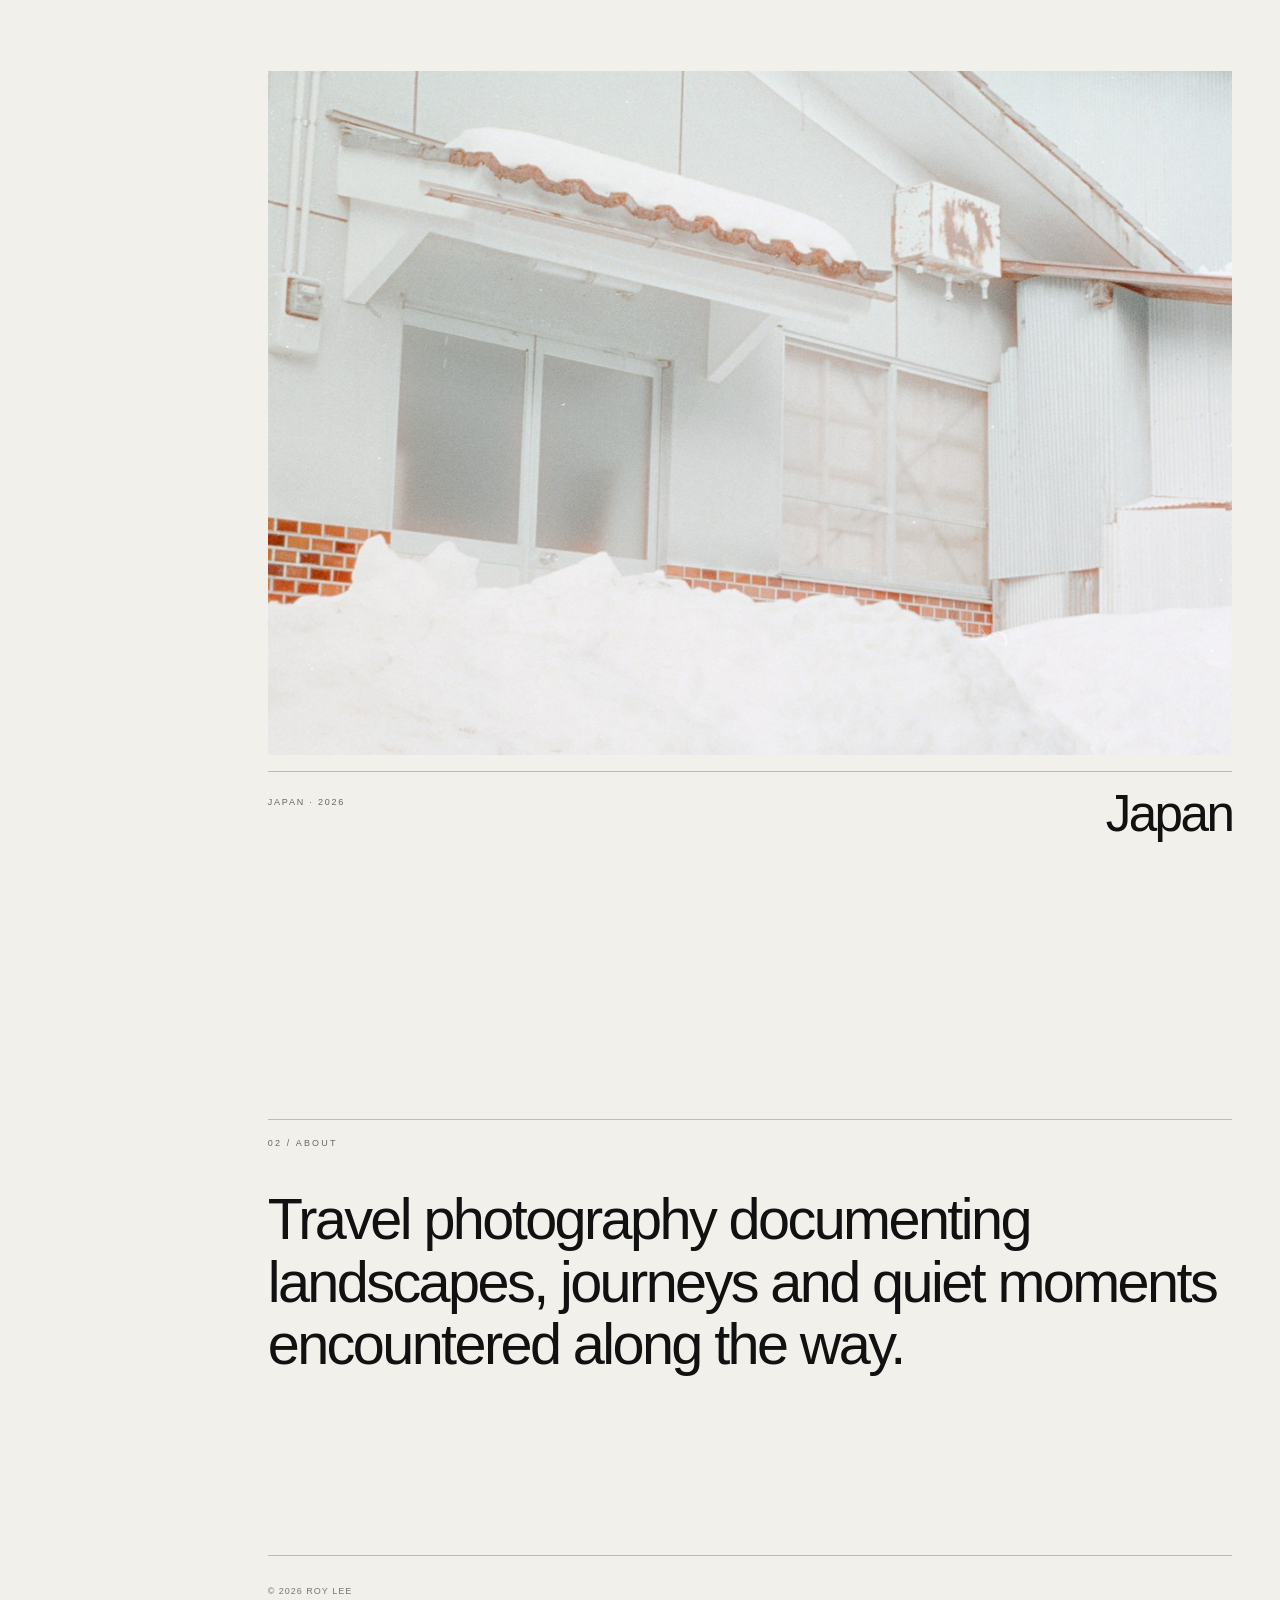
==== commit f6a19575: "Update index.html" ====
--- a/index.html
+++ b/index.html
@@ -34,7 +34,7 @@
                     Projects
                 </span>
 
-                <a href="projects/dolomites.html">
+                <a href="projects/new-zealand.html">
                     New Zealand
                 </a>
 
@@ -101,7 +101,7 @@
 
                 <a
                     class="project-card"
-                    href="projects/dolomites.html">
+                    href="projects/new-zealand.html">
 
                     <img
                         src="images/dolomites/000025940006.jpg"
--- a/style.css
+++ b/style.css
@@ -21,46 +21,104 @@
 
 
 /* =========================================
-   HEADER
-========================================= */
-
-header {
+   SIDEBAR
+========================================= */
+
+.sidebar {
+    position: fixed;
+    top: 0;
+    left: 0;
+
+    width: 220px;
+    height: 100vh;
+
+    padding: 30px 26px;
+
+    display: flex;
+    flex-direction: column;
+    justify-content: space-between;
+
+    background: #f2f0ea;
+
+    border-right: 1px solid #bbb;
+
+    z-index: 1000;
+}
+
+.sidebar-top {
     width: 100%;
-    padding: 30px 4.5%;
-
-    display: flex;
-    justify-content: space-between;
-    align-items: center;
-
-    position: relative;
-    z-index: 10;
-}
-
-.logo {
+}
+
+.sidebar-logo {
+    display: block;
+
+    margin-bottom: 72px;
+
     color: #111;
     text-decoration: none;
 
-    font-size: 14px;
+    font-size: 13px;
     font-weight: 600;
+
     letter-spacing: 3px;
 }
 
-nav {
+.sidebar-nav,
+.sidebar-social {
     display: flex;
-    gap: 34px;
-}
-
-nav a {
+    flex-direction: column;
+
+    align-items: flex-start;
+
+    gap: 11px;
+}
+
+.sidebar-label {
+    display: block;
+
+    margin-top: 26px;
+    margin-bottom: 6px;
+
+    font-size: 8px;
+
+    text-transform: uppercase;
+
+    letter-spacing: 2px;
+
+    color: #888;
+}
+
+.sidebar-nav > a:first-child {
+    margin-bottom: 14px;
+}
+
+.sidebar-nav a,
+.sidebar-social a {
+    position: relative;
+
     color: #111;
     text-decoration: none;
 
-    font-size: 12px;
-
-    transition: opacity 0.25s ease;
-}
-
-nav a:hover {
-    opacity: 0.4;
+    font-size: 11px;
+    line-height: 1.4;
+
+    transition:
+        opacity 0.2s ease,
+        transform 0.2s ease;
+}
+
+.sidebar-nav a:hover,
+.sidebar-social a:hover {
+    opacity: 0.45;
+
+    transform: translateX(3px);
+}
+
+
+/* Main site area beside sidebar */
+
+.page-content {
+    margin-left: 220px;
 }
 
 
@@ -75,16 +133,19 @@
 
     display: grid;
     grid-template-columns: 3fr 1fr;
+
     align-items: end;
 }
 
 .hero h1 {
     max-width: 1250px;
 
-    font-size: clamp(80px, 10.5vw, 170px);
+    font-size: clamp(70px, 9vw, 155px);
+
     font-weight: 400;
 
     line-height: 0.82;
+
     letter-spacing: -0.075em;
 }
 
@@ -108,6 +169,7 @@
 
 .projects {
     width: 91%;
+
     margin: 0 auto;
 
     padding-bottom: 150px;
@@ -124,6 +186,7 @@
     border-top: 1px solid #bbb;
 
     font-size: 9px;
+
     letter-spacing: 2.2px;
 
     color: #666;
@@ -131,10 +194,11 @@
 
 .project-card {
     display: block;
+
+    margin-bottom: 150px;
+
     color: #111;
     text-decoration: none;
-
-    margin-bottom: 150px;
 }
 
 .project-card:last-child {
@@ -150,6 +214,7 @@
 
 .project-card:nth-of-type(even) .project-info h2 {
     grid-column: 2;
+
     text-align: right;
 }
 
@@ -211,6 +276,7 @@
     font-size: 9px;
 
     text-transform: uppercase;
+
     letter-spacing: 1.8px;
 
     color: #666;
@@ -316,7 +382,7 @@
 .album-intro h1 {
     grid-column: 1;
 
-    font-size: clamp(90px, 13vw, 195px);
+    font-size: clamp(80px, 11vw, 175px);
 
     font-weight: 400;
 
@@ -435,6 +501,7 @@
     font-size: 10px;
 
     text-transform: uppercase;
+
     letter-spacing: 1.5px;
 }
 
@@ -495,13 +562,16 @@
     padding: 8px;
 
     border: 0;
+
     background: transparent;
 
     color: #fff;
 
     font-family: Arial, Helvetica, sans-serif;
+
     font-size: 34px;
     font-weight: 300;
+
     line-height: 1;
 
     cursor: pointer;
@@ -528,11 +598,13 @@
     padding: 15px;
 
     border: 0;
+
     background: transparent;
 
     color: #fff;
 
     font-family: Arial, Helvetica, sans-serif;
+
     font-size: 28px;
     font-weight: 300;
 
@@ -568,25 +640,78 @@
 
 
 /* =========================================
+   TABLET
+========================================= */
+
+@media (max-width: 1000px) {
+
+    .sidebar {
+        width: 185px;
+
+        padding: 26px 22px;
+    }
+
+    .page-content {
+        margin-left: 185px;
+    }
+
+    .hero h1 {
+        font-size: clamp(64px, 9vw, 120px);
+    }
+}
+
+
+/* =========================================
    MOBILE
 ========================================= */
 
 @media (max-width: 700px) {
 
-    header {
-        padding: 22px 6%;
-    }
-
-    .logo {
+    body {
+        overflow-x: hidden;
+    }
+
+
+    /* SIDEBAR BECOMES TOP BAR */
+
+    .sidebar {
+        position: relative;
+
+        width: 100%;
+        height: auto;
+
+        padding: 20px 6%;
+
+        border-right: none;
+        border-bottom: 1px solid #bbb;
+
+        display: flex;
+        flex-direction: row;
+
+        justify-content: space-between;
+        align-items: center;
+    }
+
+    .sidebar-top {
+        width: auto;
+    }
+
+    .sidebar-logo {
+        margin-bottom: 0;
+
         font-size: 12px;
     }
 
-    nav {
-        gap: 18px;
-    }
-
-    nav a {
-        font-size: 11px;
+    .sidebar-nav {
+        display: none;
+    }
+
+    .sidebar-social {
+        display: none;
+    }
+
+    .page-content {
+        margin-left: 0;
     }
 
 
@@ -686,7 +811,7 @@
     }
 
     .album-intro h1 {
-        font-size: clamp(64px, 20vw, 115px);
+        font-size: clamp(60px, 19vw, 105px);
     }
 
     .album-description {
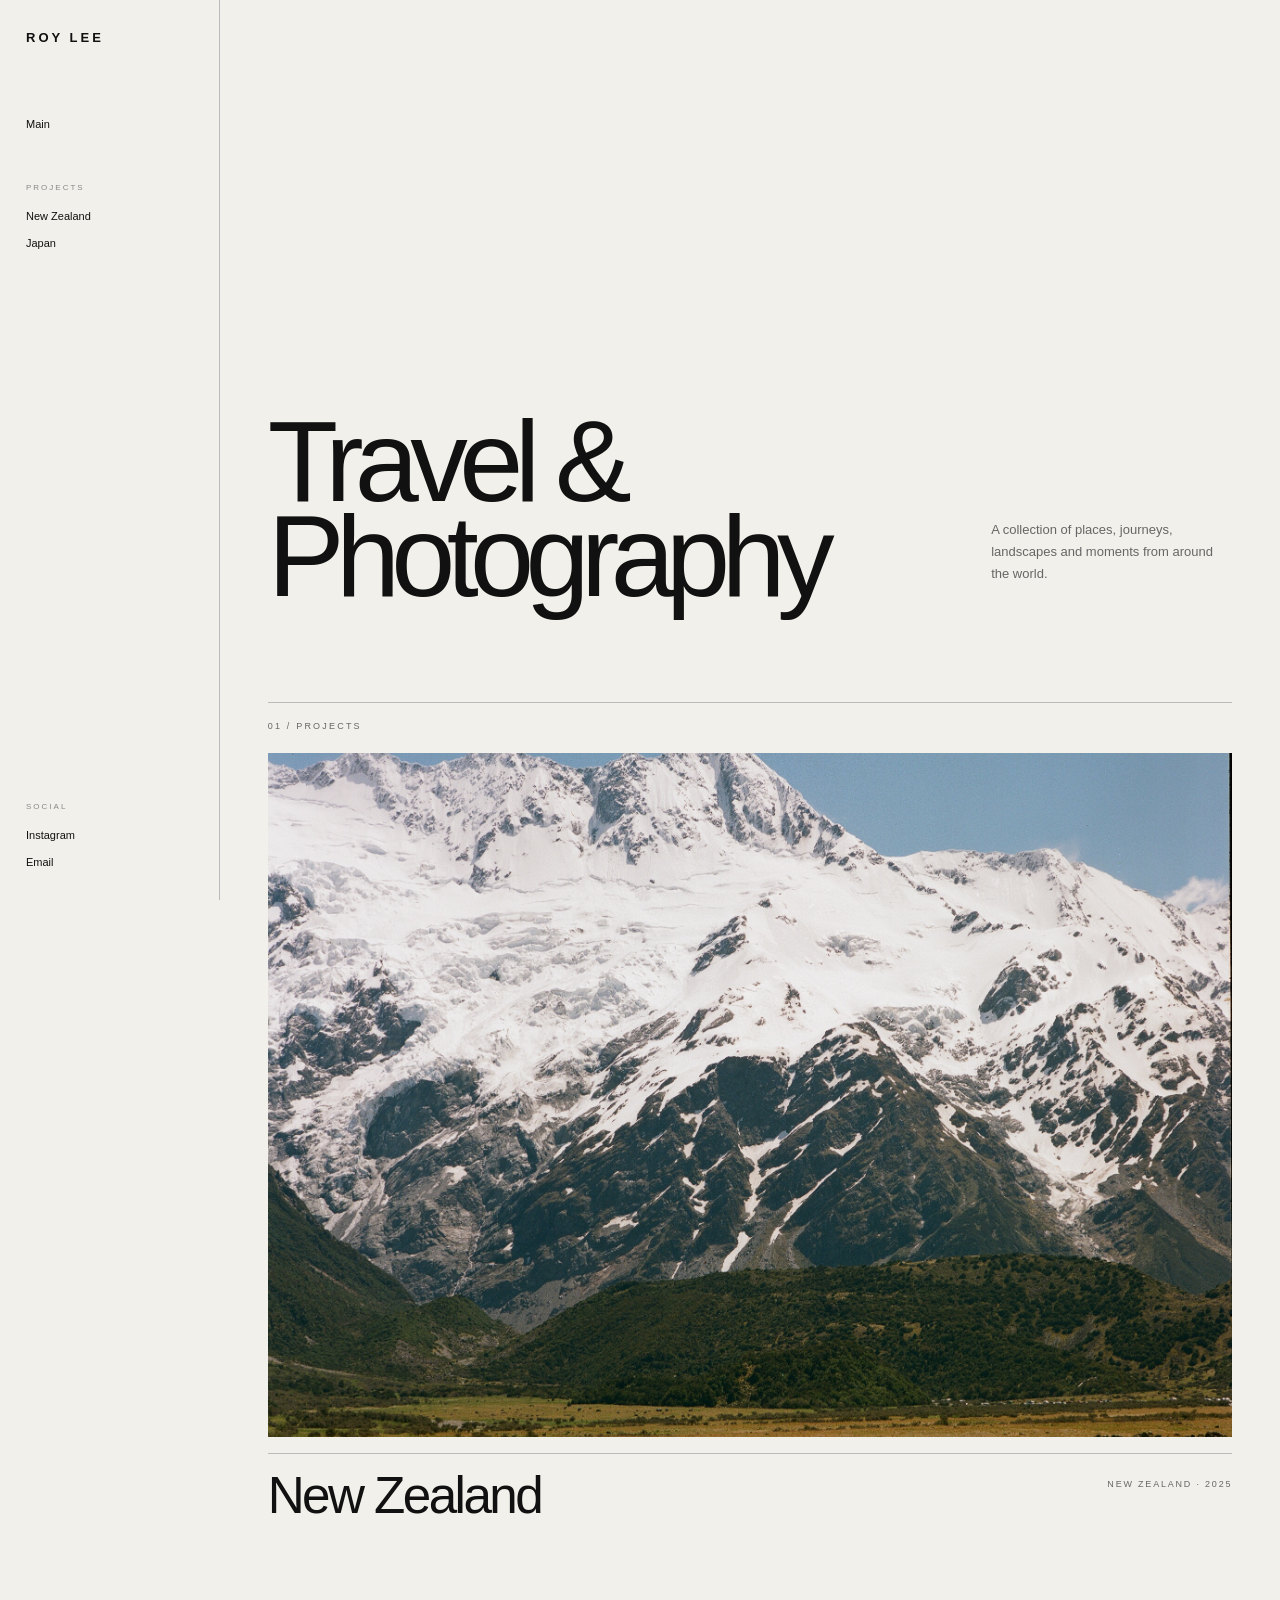
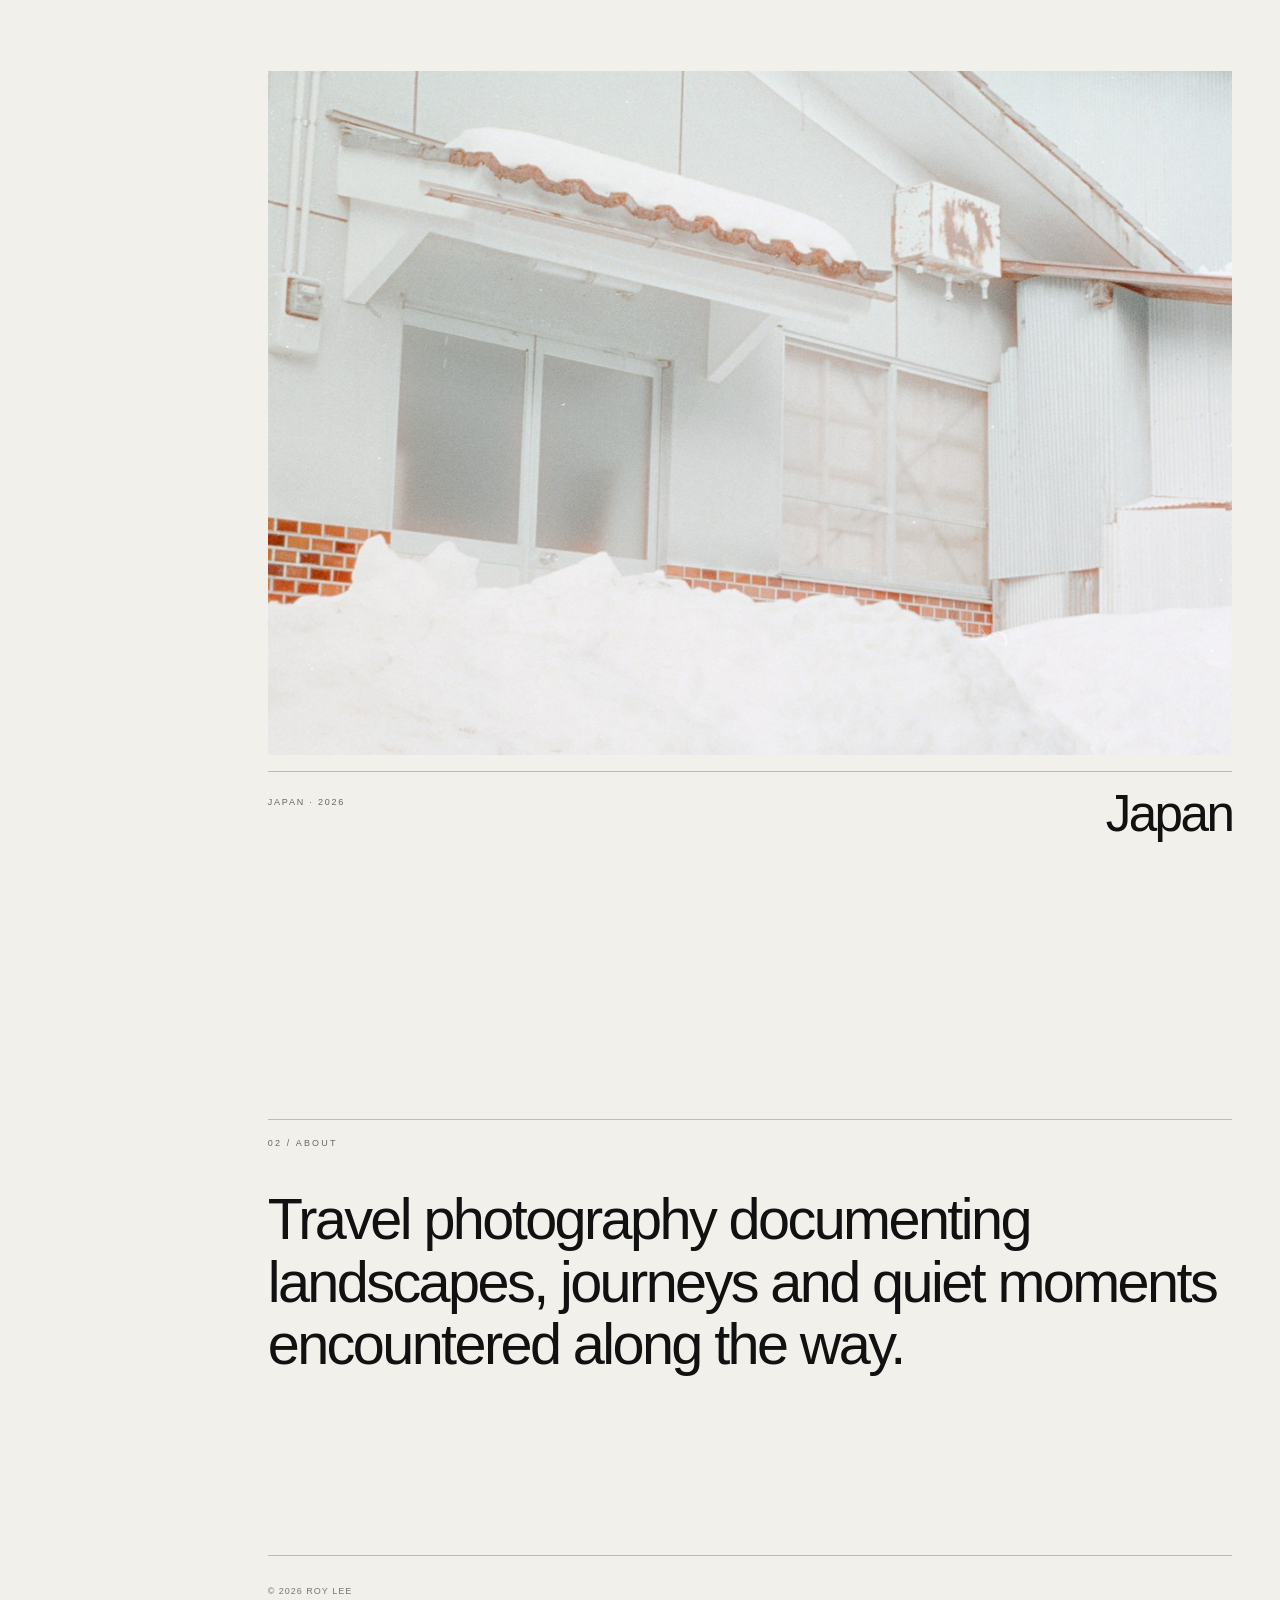
==== commit 24f73b36: "Update index.html" ====
--- a/index.html
+++ b/index.html
@@ -104,7 +104,7 @@
                     href="projects/new-zealand.html">
 
                     <img
-                        src="images/dolomites/000025940006.jpg"
+                        src="images/new-zealand/000025940006.jpg"
                         alt="New Zealand">
 
                     <div class="project-info">
--- a/style.css
+++ b/style.css
@@ -67,7 +67,6 @@
 .sidebar-social {
     display: flex;
     flex-direction: column;
-
     align-items: flex-start;
 
     gap: 11px;
@@ -82,7 +81,6 @@
     font-size: 8px;
 
     text-transform: uppercase;
-
     letter-spacing: 2px;
 
     color: #888;
@@ -115,7 +113,7 @@
 }
 
 
-/* Main site area beside sidebar */
+/* Main area beside sidebar */
 
 .page-content {
     margin-left: 220px;
@@ -141,11 +139,9 @@
     max-width: 1250px;
 
     font-size: clamp(70px, 9vw, 155px);
-
     font-weight: 400;
 
     line-height: 0.82;
-
     letter-spacing: -0.075em;
 }
 
@@ -186,7 +182,6 @@
     border-top: 1px solid #bbb;
 
     font-size: 9px;
-
     letter-spacing: 2.2px;
 
     color: #666;
@@ -206,7 +201,7 @@
 }
 
 
-/* Alternating project layout */
+/* Alternating homepage project info */
 
 .project-card:nth-of-type(even) .project-info {
     grid-template-columns: 1fr 2fr;
@@ -276,7 +271,6 @@
     font-size: 9px;
 
     text-transform: uppercase;
-
     letter-spacing: 1.8px;
 
     color: #666;
@@ -304,7 +298,6 @@
     border-top: 1px solid #bbb;
 
     font-size: 9px;
-
     letter-spacing: 2.2px;
 
     color: #666;
@@ -373,7 +366,6 @@
     font-size: 9px;
 
     text-transform: uppercase;
-
     letter-spacing: 2px;
 
     color: #666;
@@ -406,7 +398,7 @@
 
 
 /* =========================================
-   GALLERY
+   GALLERY — CLEAN REGULAR GRID
 ========================================= */
 
 .gallery {
@@ -416,66 +408,21 @@
 
     display: grid;
 
-    grid-template-columns: repeat(12, 1fr);
-
-    column-gap: 18px;
-    row-gap: 22px;
+    grid-template-columns: repeat(2, minmax(0, 1fr));
+
+    gap: 28px;
 }
 
 .gallery img {
     width: 100%;
-    height: auto;
+
+    aspect-ratio: 3 / 2;
+
+    object-fit: cover;
 
     display: block;
-}
-
-
-/* FULL-WIDTH STATEMENT IMAGE */
-
-.gallery img:nth-child(6n + 1) {
-    grid-column: 1 / 13;
-}
-
-
-/* LARGE LEFT */
-
-.gallery img:nth-child(6n + 2) {
-    grid-column: 1 / 8;
-}
-
-
-/* SMALL RIGHT */
-
-.gallery img:nth-child(6n + 3) {
-    grid-column: 9 / 13;
-
-    margin-top: 100px;
-}
-
-
-/* SMALL LEFT */
-
-.gallery img:nth-child(6n + 4) {
-    grid-column: 1 / 5;
-
-    margin-top: 90px;
-}
-
-
-/* LARGE RIGHT */
-
-.gallery img:nth-child(6n + 5) {
-    grid-column: 6 / 13;
-}
-
-
-/* CENTERED IMAGE */
-
-.gallery img:nth-child(6n + 6) {
-    grid-column: 3 / 11;
-
-    margin-top: 70px;
-    margin-bottom: 110px;
+
+    margin: 0 !important;
 }
 
 
@@ -486,7 +433,7 @@
 .album-footer {
     width: 91%;
 
-    margin: 150px auto 100px;
+    margin: 120px auto 100px;
 
     padding-top: 20px;
 
@@ -501,13 +448,12 @@
     font-size: 10px;
 
     text-transform: uppercase;
-
     letter-spacing: 1.5px;
 }
 
 
 /* =========================================
-   LIGHTBOX
+   LIGHTBOX — WARM WHITE
 ========================================= */
 
 .gallery-image {
@@ -520,7 +466,7 @@
 
     z-index: 9999;
 
-    background: rgba(8, 8, 8, 0.97);
+    background: rgba(242, 240, 234, 0.98);
 
     display: flex;
     align-items: center;
@@ -551,6 +497,9 @@
     user-select: none;
 }
 
+
+/* Close */
+
 .lightbox-close {
     position: absolute;
 
@@ -562,10 +511,9 @@
     padding: 8px;
 
     border: 0;
-
     background: transparent;
 
-    color: #fff;
+    color: #111;
 
     font-family: Arial, Helvetica, sans-serif;
 
@@ -576,7 +524,7 @@
 
     cursor: pointer;
 
-    opacity: 0.7;
+    opacity: 0.55;
 
     transition: opacity 0.2s ease;
 }
@@ -584,6 +532,9 @@
 .lightbox-close:hover {
     opacity: 1;
 }
+
+
+/* Previous / Next */
 
 .lightbox-prev,
 .lightbox-next {
@@ -598,10 +549,9 @@
     padding: 15px;
 
     border: 0;
-
     background: transparent;
 
-    color: #fff;
+    color: #111;
 
     font-family: Arial, Helvetica, sans-serif;
 
@@ -610,7 +560,7 @@
 
     cursor: pointer;
 
-    opacity: 0.55;
+    opacity: 0.4;
 
     transition:
         opacity 0.2s ease,
@@ -658,6 +608,10 @@
     .hero h1 {
         font-size: clamp(64px, 9vw, 120px);
     }
+
+    .gallery {
+        gap: 20px;
+    }
 }
 
 
@@ -672,7 +626,7 @@
     }
 
 
-    /* SIDEBAR BECOMES TOP BAR */
+    /* SIDEBAR → TOP BAR */
 
     .sidebar {
         position: relative;
@@ -824,13 +778,19 @@
     .gallery {
         width: 88%;
 
-        display: block;
+        grid-template-columns: 1fr;
+
+        gap: 16px;
     }
 
     .gallery img {
         width: 100%;
 
-        margin: 0 0 16px !important;
+        aspect-ratio: 3 / 2;
+
+        object-fit: cover;
+
+        margin: 0 !important;
     }
 
 
@@ -843,7 +803,7 @@
     .album-footer {
         width: 88%;
 
-        margin-top: 100px;
+        margin-top: 90px;
     }
 
 
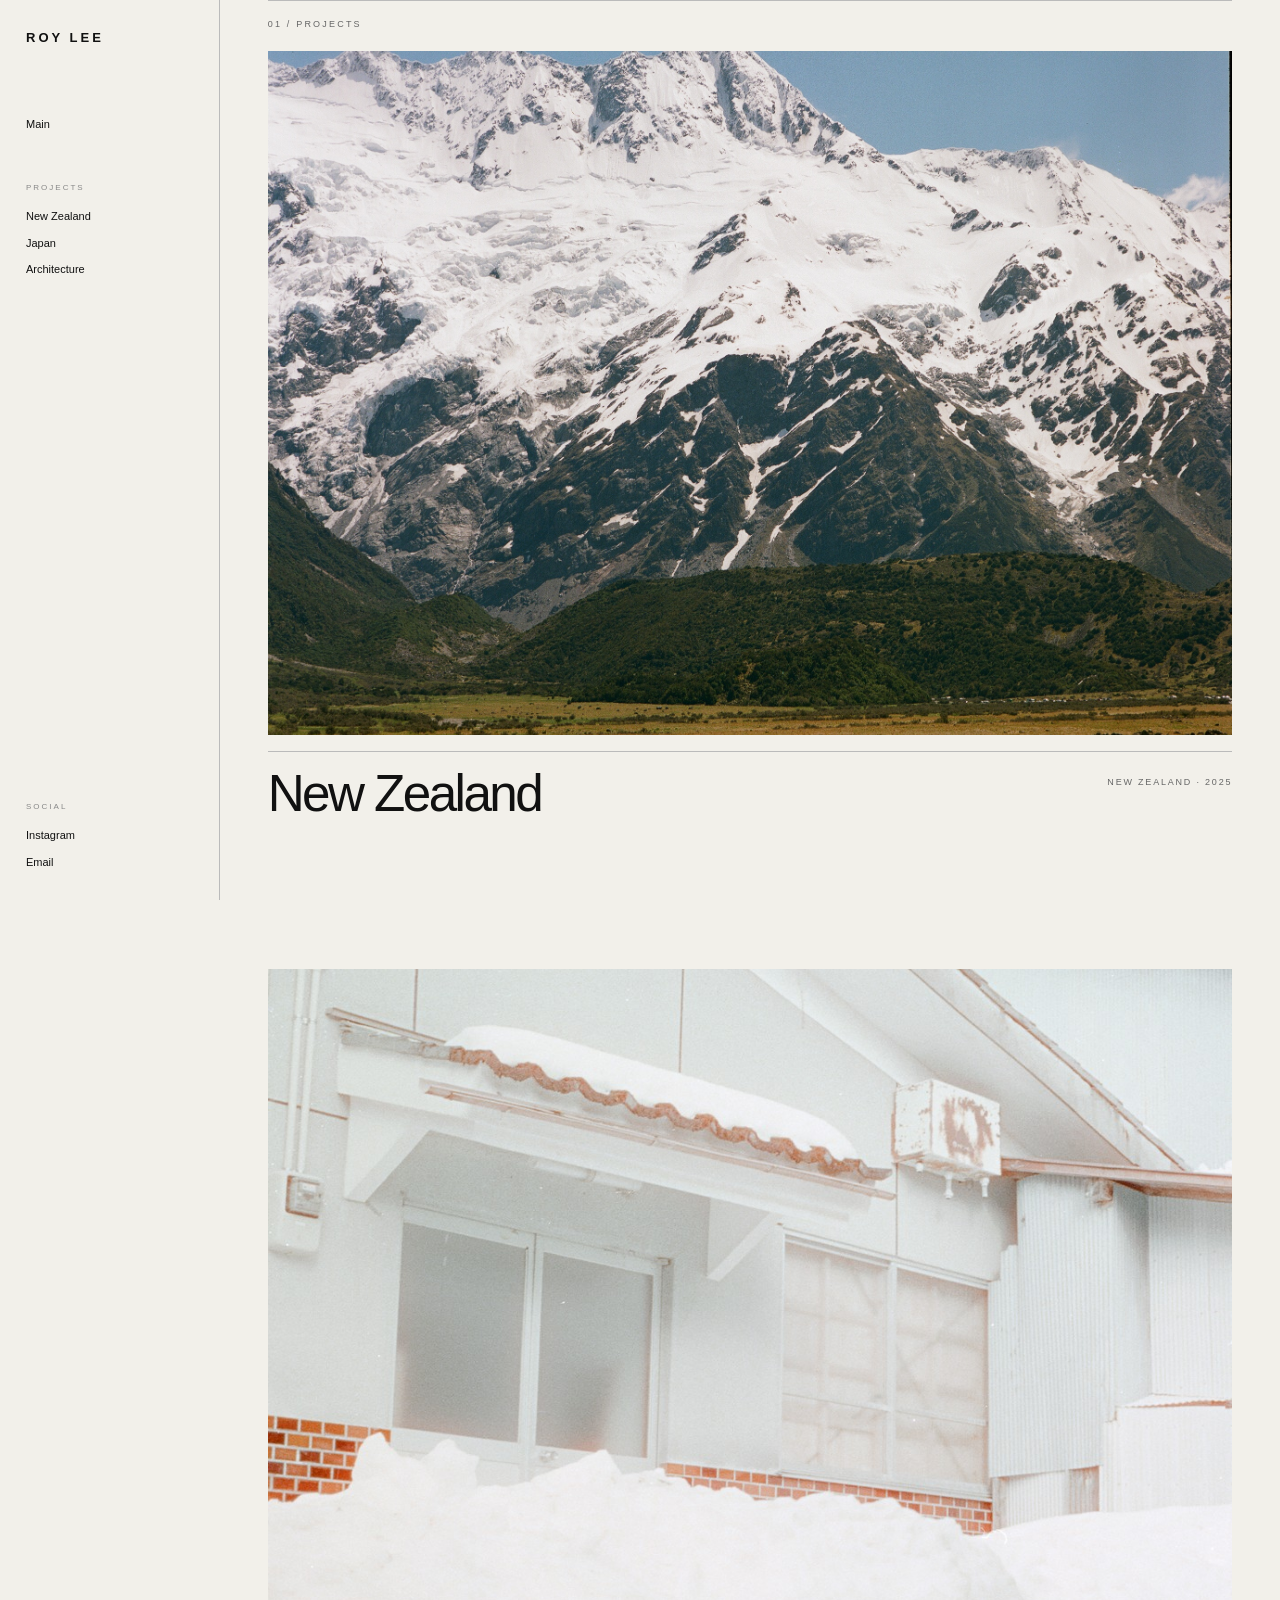
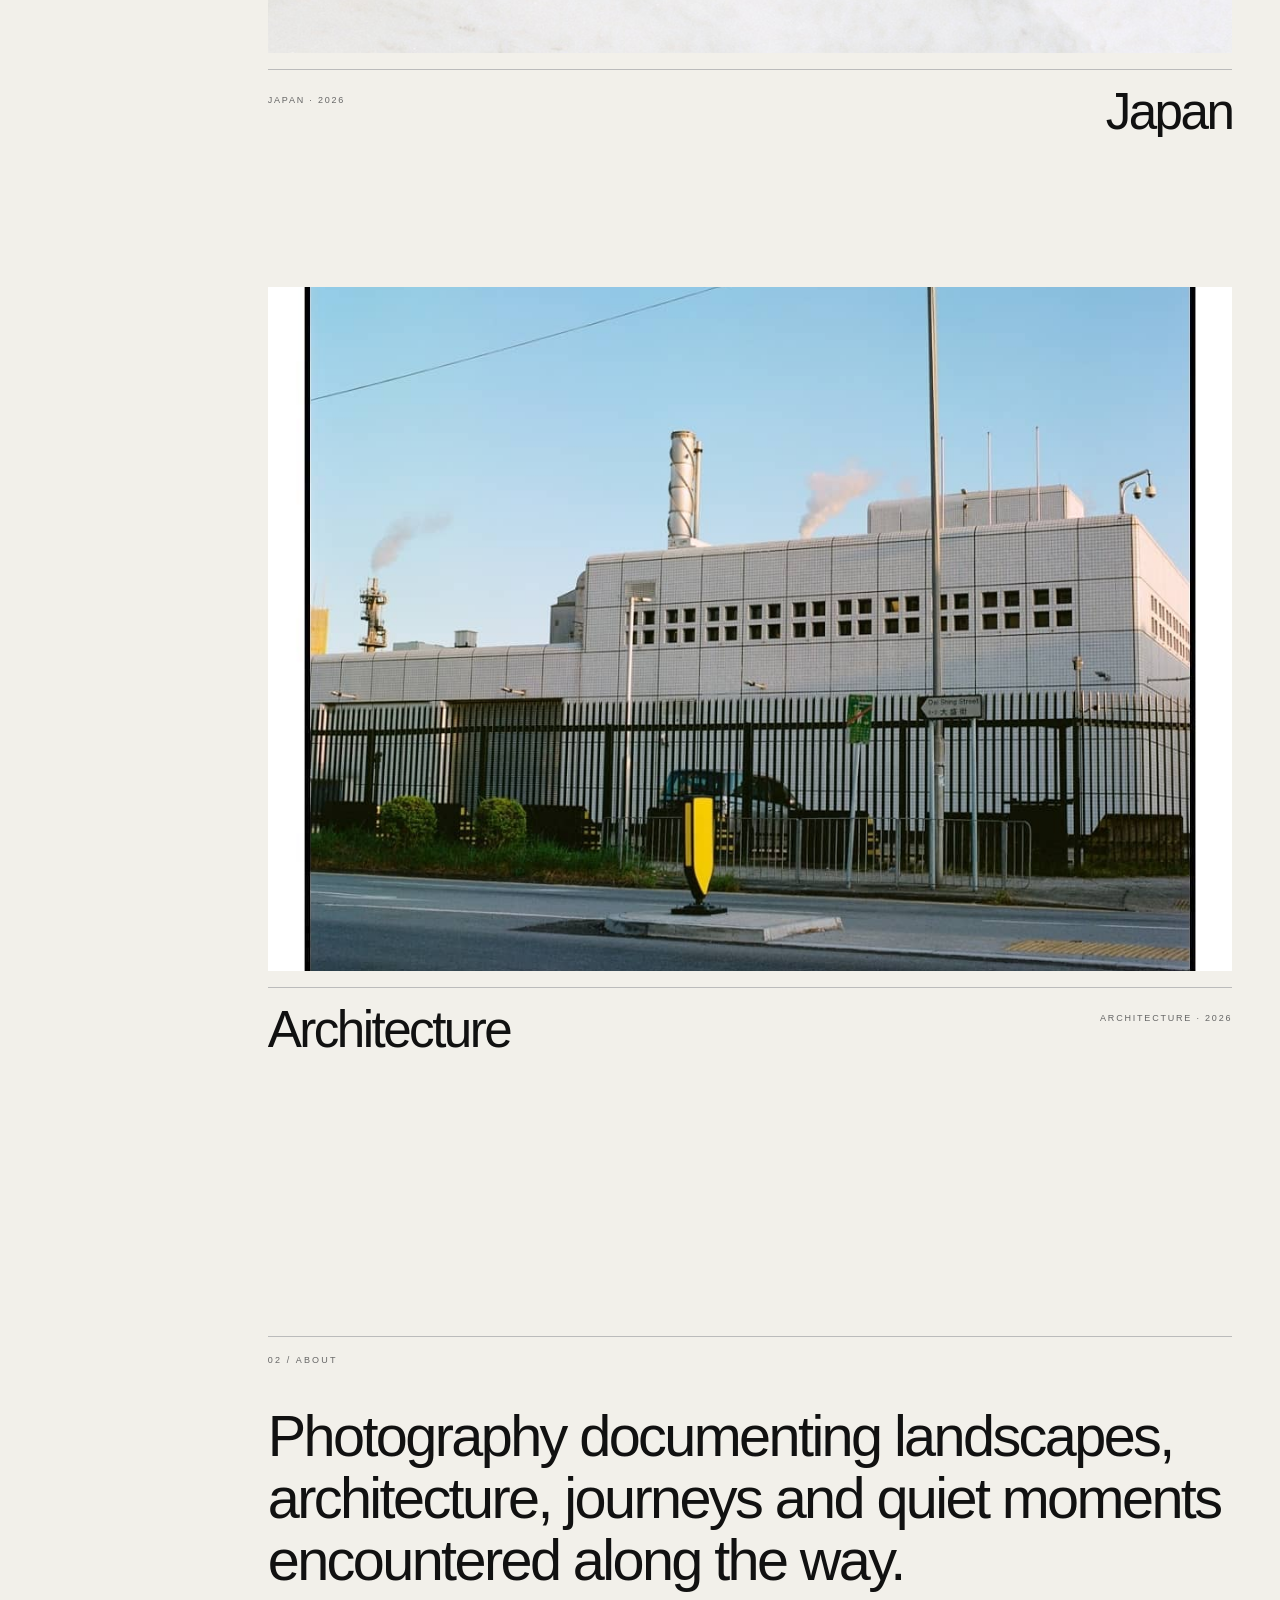
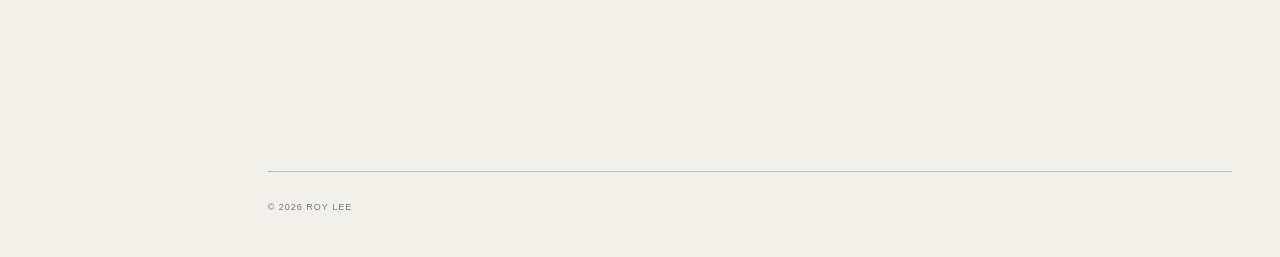
==== commit bfa7aa66: "Update index.html" ====
--- a/index.html
+++ b/index.html
@@ -5,7 +5,7 @@
     <meta charset="UTF-8">
     <meta name="viewport" content="width=device-width, initial-scale=1.0">
 
-    <title>Roy Lee — Travel Photography</title>
+    <title>Roy Lee — Photography</title>
 
     <link rel="stylesheet" href="style.css">
 </head>
@@ -40,6 +40,10 @@
 
                 <a href="projects/japan.html">
                     Japan
+                </a>
+
+                <a href="projects/architecture.html">
+                    Architecture
                 </a>
 
             </nav>
@@ -77,25 +81,13 @@
 
         <main>
 
-            <!-- HERO -->
-
-            <section class="hero">
-
-                <h1>
-                    Travel & Photography
-                </h1>
-
-                <p>
-                    A collection of places, journeys,
-                    landscapes and moments from around the world.
-                </p>
-
-            </section>
-
-
-            <!-- PROJECTS -->
+
+            <!-- =================================
+                 PROJECTS
+            ================================== -->
 
             <section id="projects" class="projects">
+
 
                 <!-- NEW ZEALAND -->
 
@@ -146,10 +138,38 @@
 
                 </a>
 
+
+                <!-- ARCHITECTURE -->
+
+                <a
+                    class="project-card"
+                    href="projects/architecture.html">
+
+                    <img
+                        src="images/architecture/18192814117136074.jpg"
+                        alt="Architecture">
+
+                    <div class="project-info">
+
+                        <h2>
+                            Architecture
+                        </h2>
+
+                        <p>
+                            Architecture · 2026
+                        </p>
+
+                    </div>
+
+                </a>
+
+
             </section>
 
 
-            <!-- ABOUT -->
+            <!-- =================================
+                 ABOUT
+            ================================== -->
 
             <section id="about" class="about">
 
@@ -158,8 +178,9 @@
                 </h2>
 
                 <p>
-                    Travel photography documenting landscapes,
-                    journeys and quiet moments encountered along the way.
+                    Photography documenting landscapes,
+                    architecture, journeys and quiet moments
+                    encountered along the way.
                 </p>
 
             </section>
@@ -167,7 +188,9 @@
         </main>
 
 
-        <!-- FOOTER -->
+        <!-- =====================================
+             FOOTER
+        ====================================== -->
 
         <footer>
 
--- a/style.css
+++ b/style.css
@@ -14,9 +14,25 @@
 
 body {
     font-family: Arial, Helvetica, sans-serif;
+
     background: #f2f0ea;
     color: #111;
+
     -webkit-font-smoothing: antialiased;
+
+    overflow-x: hidden;
+
+    animation: pageFadeIn 0.55s ease both;
+}
+
+@keyframes pageFadeIn {
+    from {
+        opacity: 0;
+    }
+
+    to {
+        opacity: 1;
+    }
 }
 
 
@@ -61,6 +77,14 @@
     font-weight: 600;
 
     letter-spacing: 3px;
+
+    transition:
+        opacity 0.25s ease,
+        transform 0.25s ease;
+}
+
+.sidebar-logo:hover {
+    opacity: 0.55;
 }
 
 .sidebar-nav,
@@ -81,6 +105,7 @@
     font-size: 8px;
 
     text-transform: uppercase;
+
     letter-spacing: 2px;
 
     color: #888;
@@ -92,8 +117,6 @@
 
 .sidebar-nav a,
 .sidebar-social a {
-    position: relative;
-
     color: #111;
     text-decoration: none;
 
@@ -101,19 +124,21 @@
     line-height: 1.4;
 
     transition:
-        opacity 0.2s ease,
-        transform 0.2s ease;
+        opacity 0.25s ease,
+        transform 0.25s ease;
 }
 
 .sidebar-nav a:hover,
 .sidebar-social a:hover {
-    opacity: 0.45;
-
-    transform: translateX(3px);
-}
-
-
-/* Main area beside sidebar */
+    opacity: 0.48;
+
+    transform: translateX(4px);
+}
+
+
+/* =========================================
+   PAGE CONTENT
+========================================= */
 
 .page-content {
     margin-left: 220px;
@@ -130,6 +155,7 @@
     padding: 7vh 4.5% 11vh;
 
     display: grid;
+
     grid-template-columns: 3fr 1fr;
 
     align-items: end;
@@ -139,9 +165,11 @@
     max-width: 1250px;
 
     font-size: clamp(70px, 9vw, 155px);
+
     font-weight: 400;
 
     line-height: 0.82;
+
     letter-spacing: -0.075em;
 }
 
@@ -153,6 +181,7 @@
     margin-bottom: 18px;
 
     font-size: 13px;
+
     line-height: 1.7;
 
     color: #666;
@@ -177,11 +206,13 @@
     display: block;
 
     margin-bottom: 22px;
+
     padding-top: 18px;
 
     border-top: 1px solid #bbb;
 
     font-size: 9px;
+
     letter-spacing: 2.2px;
 
     color: #666;
@@ -193,7 +224,10 @@
     margin-bottom: 150px;
 
     color: #111;
+
     text-decoration: none;
+
+    overflow: hidden;
 }
 
 .project-card:last-child {
@@ -201,7 +235,7 @@
 }
 
 
-/* Alternating homepage project info */
+/* alternating homepage project information */
 
 .project-card:nth-of-type(even) .project-info {
     grid-template-columns: 1fr 2fr;
@@ -231,23 +265,25 @@
     display: block;
 
     transition:
-        transform 0.7s cubic-bezier(0.2, 0.7, 0.2, 1),
+        transform 0.8s cubic-bezier(0.22, 1, 0.36, 1),
         filter 0.5s ease;
 }
 
 .project-card:hover img {
-    transform: scale(1.006);
-
-    filter: brightness(0.93);
+    transform: scale(1.012);
+
+    filter: brightness(0.96);
 }
 
 .project-info {
     margin-top: 16px;
+
     padding-top: 16px;
 
     border-top: 1px solid #bbb;
 
     display: grid;
+
     grid-template-columns: 2fr 1fr;
 
     align-items: start;
@@ -271,6 +307,7 @@
     font-size: 9px;
 
     text-transform: uppercase;
+
     letter-spacing: 1.8px;
 
     color: #666;
@@ -293,11 +330,13 @@
     display: block;
 
     margin-bottom: 40px;
+
     padding-top: 18px;
 
     border-top: 1px solid #bbb;
 
     font-size: 9px;
+
     letter-spacing: 2.2px;
 
     color: #666;
@@ -350,11 +389,12 @@
 ========================================= */
 
 .album-intro {
-    min-height: 68vh;
-
-    padding: 9vh 4.5% 12vh;
+    min-height: 58vh;
+
+    padding: 8vh 4.5% 9vh;
 
     display: grid;
+
     grid-template-columns: 3fr 1fr;
 
     align-items: end;
@@ -366,6 +406,7 @@
     font-size: 9px;
 
     text-transform: uppercase;
+
     letter-spacing: 2px;
 
     color: #666;
@@ -374,13 +415,13 @@
 .album-intro h1 {
     grid-column: 1;
 
-    font-size: clamp(80px, 11vw, 175px);
+    font-size: clamp(72px, 10vw, 155px);
 
     font-weight: 400;
 
-    line-height: 0.82;
-
-    letter-spacing: -0.075em;
+    line-height: 0.84;
+
+    letter-spacing: -0.07em;
 }
 
 .album-description {
@@ -391,6 +432,7 @@
     margin-top: 35px;
 
     font-size: 13px;
+
     line-height: 1.7;
 
     color: #666;
@@ -398,31 +440,167 @@
 
 
 /* =========================================
-   GALLERY — CLEAN REGULAR GRID
+   GALLERY
+   TRUE VERTICAL EDITORIAL GRID
 ========================================= */
 
 .gallery {
-    width: 91%;
+    width: 96%;
 
     margin: 0 auto;
 
-    display: grid;
-
-    grid-template-columns: repeat(2, minmax(0, 1fr));
-
-    gap: 28px;
-}
-
-.gallery img {
-    width: 100%;
-
-    aspect-ratio: 3 / 2;
+    display: grid !important;
+
+    grid-template-columns:
+        repeat(3, minmax(0, 1fr)) !important;
+
+    /*
+       Small row units allow different
+       vertical heights without changing width.
+    */
+
+    grid-auto-rows: 8px;
+
+    grid-auto-flow: dense;
+
+    column-gap: 8px;
+
+    row-gap: 8px;
+}
+
+
+/* shared gallery image rules */
+
+.gallery img,
+.gallery .gallery-image {
+    width: 100% !important;
+
+    height: 100% !important;
+
+    display: block;
 
     object-fit: cover;
 
-    display: block;
+    aspect-ratio: auto !important;
 
     margin: 0 !important;
+
+    /*
+       CRITICAL:
+       every photo always stays exactly
+       one column wide
+    */
+
+    grid-column: span 1 !important;
+
+    cursor: zoom-in;
+
+    transition:
+        transform 0.45s cubic-bezier(0.22, 1, 0.36, 1),
+        filter 0.35s ease,
+        opacity 0.35s ease;
+
+    will-change: transform;
+}
+
+
+/* =========================================
+   VERTICAL HEIGHT PATTERN
+   ONLY HEIGHT CHANGES — NEVER WIDTH
+========================================= */
+
+
+/* 01 — medium */
+
+.gallery img:nth-child(12n + 1) {
+    grid-row: span 34 !important;
+}
+
+
+/* 02 — tall */
+
+.gallery img:nth-child(12n + 2) {
+    grid-row: span 43 !important;
+}
+
+
+/* 03 — short */
+
+.gallery img:nth-child(12n + 3) {
+    grid-row: span 28 !important;
+}
+
+
+/* 04 — tall */
+
+.gallery img:nth-child(12n + 4) {
+    grid-row: span 42 !important;
+}
+
+
+/* 05 — medium */
+
+.gallery img:nth-child(12n + 5) {
+    grid-row: span 35 !important;
+}
+
+
+/* 06 — short */
+
+.gallery img:nth-child(12n + 6) {
+    grid-row: span 29 !important;
+}
+
+
+/* 07 — short */
+
+.gallery img:nth-child(12n + 7) {
+    grid-row: span 28 !important;
+}
+
+
+/* 08 — tall */
+
+.gallery img:nth-child(12n + 8) {
+    grid-row: span 44 !important;
+}
+
+
+/* 09 — medium */
+
+.gallery img:nth-child(12n + 9) {
+    grid-row: span 35 !important;
+}
+
+
+/* 10 — tall */
+
+.gallery img:nth-child(12n + 10) {
+    grid-row: span 42 !important;
+}
+
+
+/* 11 — short */
+
+.gallery img:nth-child(12n + 11) {
+    grid-row: span 29 !important;
+}
+
+
+/* 12 — medium */
+
+.gallery img:nth-child(12n + 12) {
+    grid-row: span 35 !important;
+}
+
+
+/* hover */
+
+.gallery img:hover,
+.gallery .gallery-image:hover {
+    transform: scale(1.008);
+
+    filter: brightness(0.97);
 }
 
 
@@ -433,7 +611,7 @@
 .album-footer {
     width: 91%;
 
-    margin: 120px auto 100px;
+    margin: 110px auto 90px;
 
     padding-top: 20px;
 
@@ -448,62 +626,91 @@
     font-size: 10px;
 
     text-transform: uppercase;
+
     letter-spacing: 1.5px;
+
+    transition:
+        opacity 0.25s ease,
+        transform 0.25s ease;
+}
+
+.album-footer a:hover {
+    opacity: 0.5;
 }
 
 
 /* =========================================
    LIGHTBOX — WARM WHITE
 ========================================= */
-
-.gallery-image {
-    cursor: zoom-in;
-}
 
 .lightbox {
     position: fixed;
+
     inset: 0;
 
     z-index: 9999;
 
-    background: rgba(242, 240, 234, 0.98);
+    background: rgba(242, 240, 234, 0.985);
 
     display: flex;
+
     align-items: center;
+
     justify-content: center;
 
     opacity: 0;
+
     visibility: hidden;
 
     transition:
-        opacity 0.3s ease,
-        visibility 0.3s ease;
+        opacity 0.35s ease,
+        visibility 0.35s ease;
 }
 
 .lightbox.active {
     opacity: 1;
+
     visibility: visible;
 }
 
 .lightbox img {
     max-width: 92vw;
+
     max-height: 90vh;
 
     width: auto;
+
     height: auto;
 
     object-fit: contain;
 
     user-select: none;
-}
-
-
-/* Close */
+
+    opacity: 0;
+
+    transform: scale(0.985);
+
+    transition:
+        opacity 0.35s ease,
+        transform 0.45s cubic-bezier(0.22, 1, 0.36, 1);
+}
+
+.lightbox.active img {
+    opacity: 1;
+
+    transform: scale(1);
+}
+
+
+/* =========================================
+   LIGHTBOX CLOSE
+========================================= */
 
 .lightbox-close {
     position: absolute;
 
     top: 24px;
+
     right: 30px;
 
     z-index: 10001;
@@ -511,6 +718,7 @@
     padding: 8px;
 
     border: 0;
+
     background: transparent;
 
     color: #111;
@@ -518,23 +726,30 @@
     font-family: Arial, Helvetica, sans-serif;
 
     font-size: 34px;
+
     font-weight: 300;
 
     line-height: 1;
 
     cursor: pointer;
 
-    opacity: 0.55;
-
-    transition: opacity 0.2s ease;
+    opacity: 0.5;
+
+    transition:
+        opacity 0.22s ease,
+        transform 0.22s ease;
 }
 
 .lightbox-close:hover {
     opacity: 1;
-}
-
-
-/* Previous / Next */
+
+    transform: scale(1.05);
+}
+
+
+/* =========================================
+   LIGHTBOX ARROWS
+========================================= */
 
 .lightbox-prev,
 .lightbox-next {
@@ -549,6 +764,7 @@
     padding: 15px;
 
     border: 0;
+
     background: transparent;
 
     color: #111;
@@ -556,15 +772,16 @@
     font-family: Arial, Helvetica, sans-serif;
 
     font-size: 28px;
+
     font-weight: 300;
 
     cursor: pointer;
 
-    opacity: 0.4;
+    opacity: 0.38;
 
     transition:
-        opacity 0.2s ease,
-        transform 0.2s ease;
+        opacity 0.22s ease,
+        transform 0.22s ease;
 }
 
 .lightbox-prev:hover,
@@ -581,11 +798,11 @@
 }
 
 .lightbox-prev:hover {
-    transform: translate(-3px, -50%);
+    transform: translate(-4px, -50%);
 }
 
 .lightbox-next:hover {
-    transform: translate(3px, -50%);
+    transform: translate(4px, -50%);
 }
 
 
@@ -608,10 +825,6 @@
     .hero h1 {
         font-size: clamp(64px, 9vw, 120px);
     }
-
-    .gallery {
-        gap: 20px;
-    }
 }
 
 
@@ -632,17 +845,21 @@
         position: relative;
 
         width: 100%;
+
         height: auto;
 
         padding: 20px 6%;
 
         border-right: none;
+
         border-bottom: 1px solid #bbb;
 
         display: flex;
+
         flex-direction: row;
 
         justify-content: space-between;
+
         align-items: center;
     }
 
@@ -656,10 +873,7 @@
         font-size: 12px;
     }
 
-    .sidebar-nav {
-        display: none;
-    }
-
+    .sidebar-nav,
     .sidebar-social {
         display: none;
     }
@@ -733,6 +947,7 @@
 
     .project-info p {
         margin-top: 8px;
+
         padding: 0;
 
         text-align: left;
@@ -755,7 +970,7 @@
     .album-intro {
         min-height: auto;
 
-        padding: 80px 6% 100px;
+        padding: 70px 6% 80px;
 
         display: block;
     }
@@ -765,30 +980,42 @@
     }
 
     .album-intro h1 {
-        font-size: clamp(60px, 19vw, 105px);
+        font-size: clamp(58px, 18vw, 100px);
     }
 
     .album-description {
-        margin-top: 40px;
-    }
-
-
-    /* GALLERY */
+        margin-top: 35px;
+    }
+
+
+    /* GALLERY — MOBILE */
 
     .gallery {
-        width: 88%;
-
-        grid-template-columns: 1fr;
-
-        gap: 16px;
-    }
-
-    .gallery img {
-        width: 100%;
-
-        aspect-ratio: 3 / 2;
-
-        object-fit: cover;
+        width: 92%;
+
+        display: grid !important;
+
+        grid-template-columns: 1fr !important;
+
+        grid-auto-rows: auto !important;
+
+        gap: 10px;
+    }
+
+    .gallery img,
+    .gallery .gallery-image,
+    .gallery img:nth-child(n) {
+        width: 100% !important;
+
+        height: auto !important;
+
+        grid-column: auto !important;
+
+        grid-row: auto !important;
+
+        aspect-ratio: auto !important;
+
+        object-fit: contain;
 
         margin: 0 !important;
     }
@@ -803,7 +1030,7 @@
     .album-footer {
         width: 88%;
 
-        margin-top: 90px;
+        margin-top: 80px;
     }
 
 
@@ -811,11 +1038,13 @@
 
     .lightbox img {
         max-width: 96vw;
+
         max-height: 84vh;
     }
 
     .lightbox-close {
         top: 14px;
+
         right: 14px;
 
         font-size: 30px;
@@ -824,6 +1053,7 @@
     .lightbox-prev,
     .lightbox-next {
         top: auto;
+
         bottom: 24px;
 
         transform: none;
@@ -844,3 +1074,23 @@
         transform: none;
     }
 }
+
+
+/* =========================================
+   REDUCED MOTION ACCESSIBILITY
+========================================= */
+
+@media (prefers-reduced-motion: reduce) {
+
+    *,
+    *::before,
+    *::after {
+        animation-duration: 0.01ms !important;
+
+        animation-iteration-count: 1 !important;
+
+        transition-duration: 0.01ms !important;
+
+        scroll-behavior: auto !important;
+    }
+}
